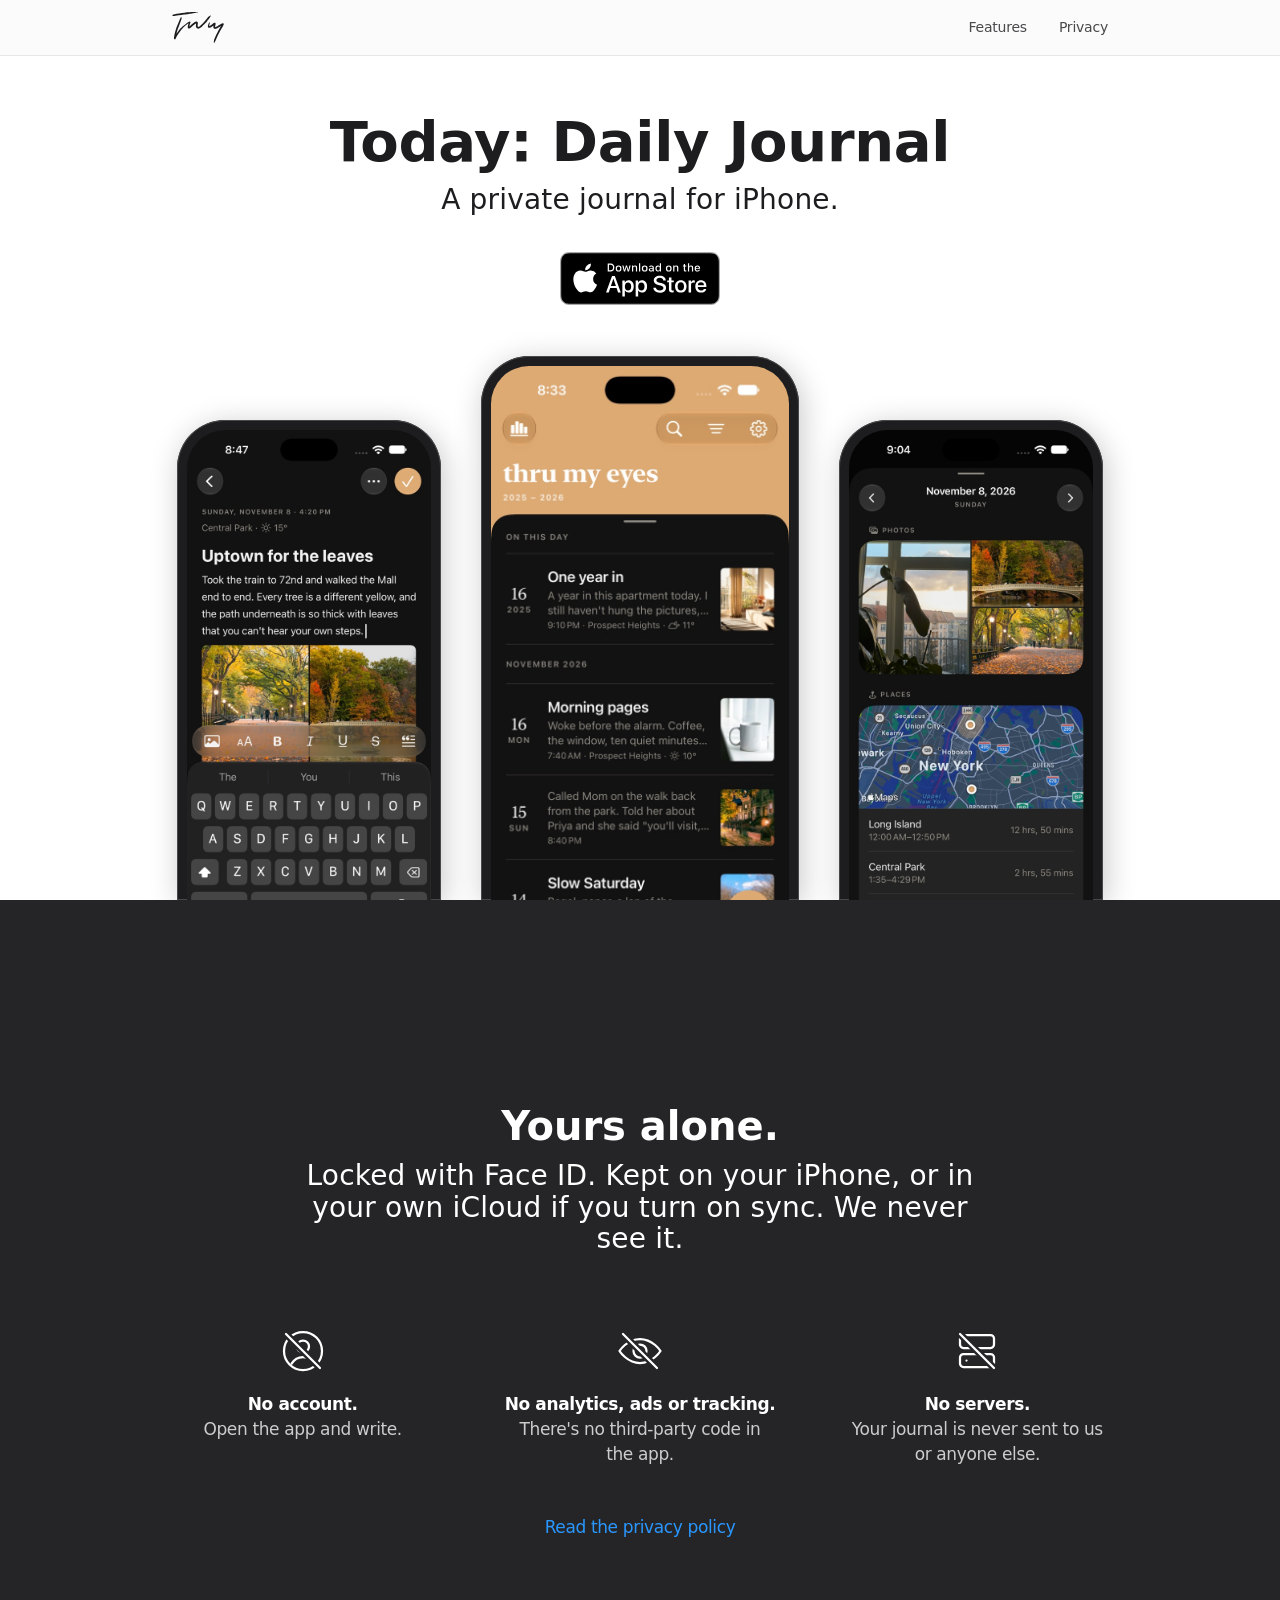
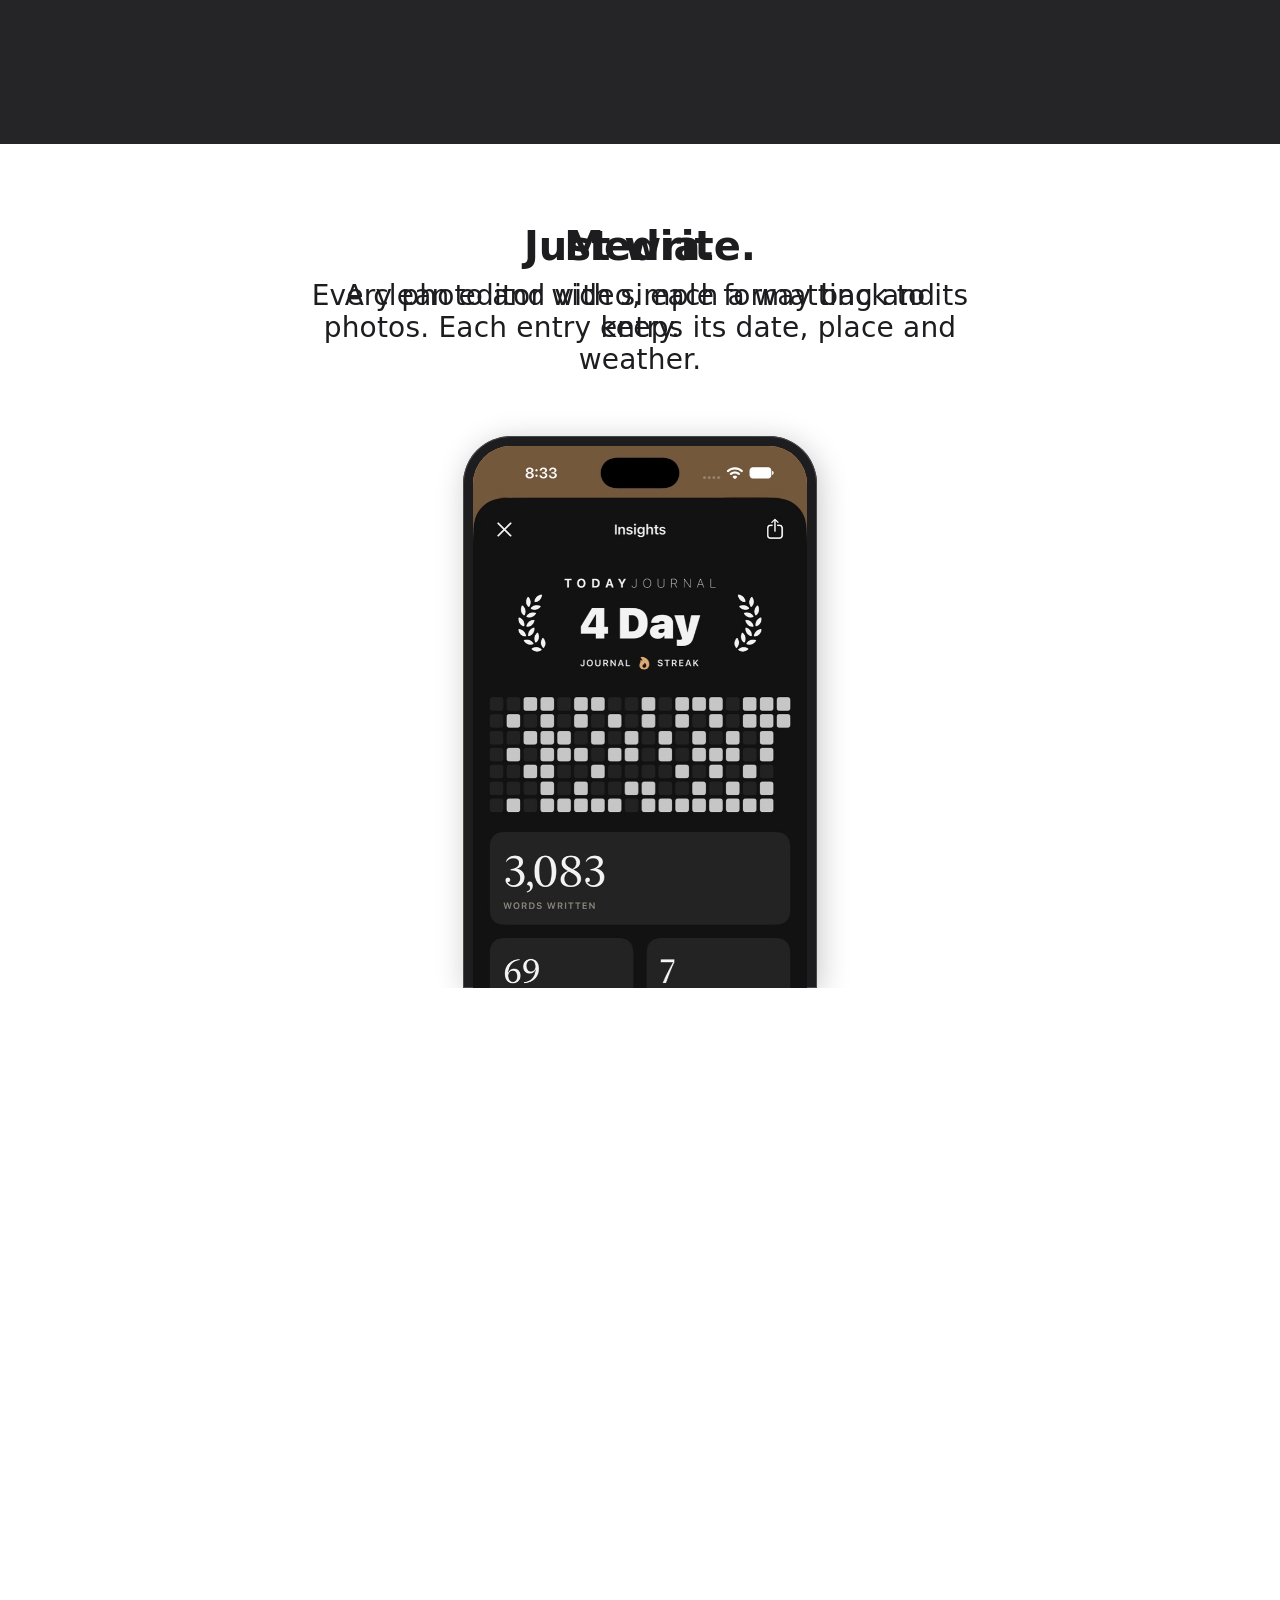
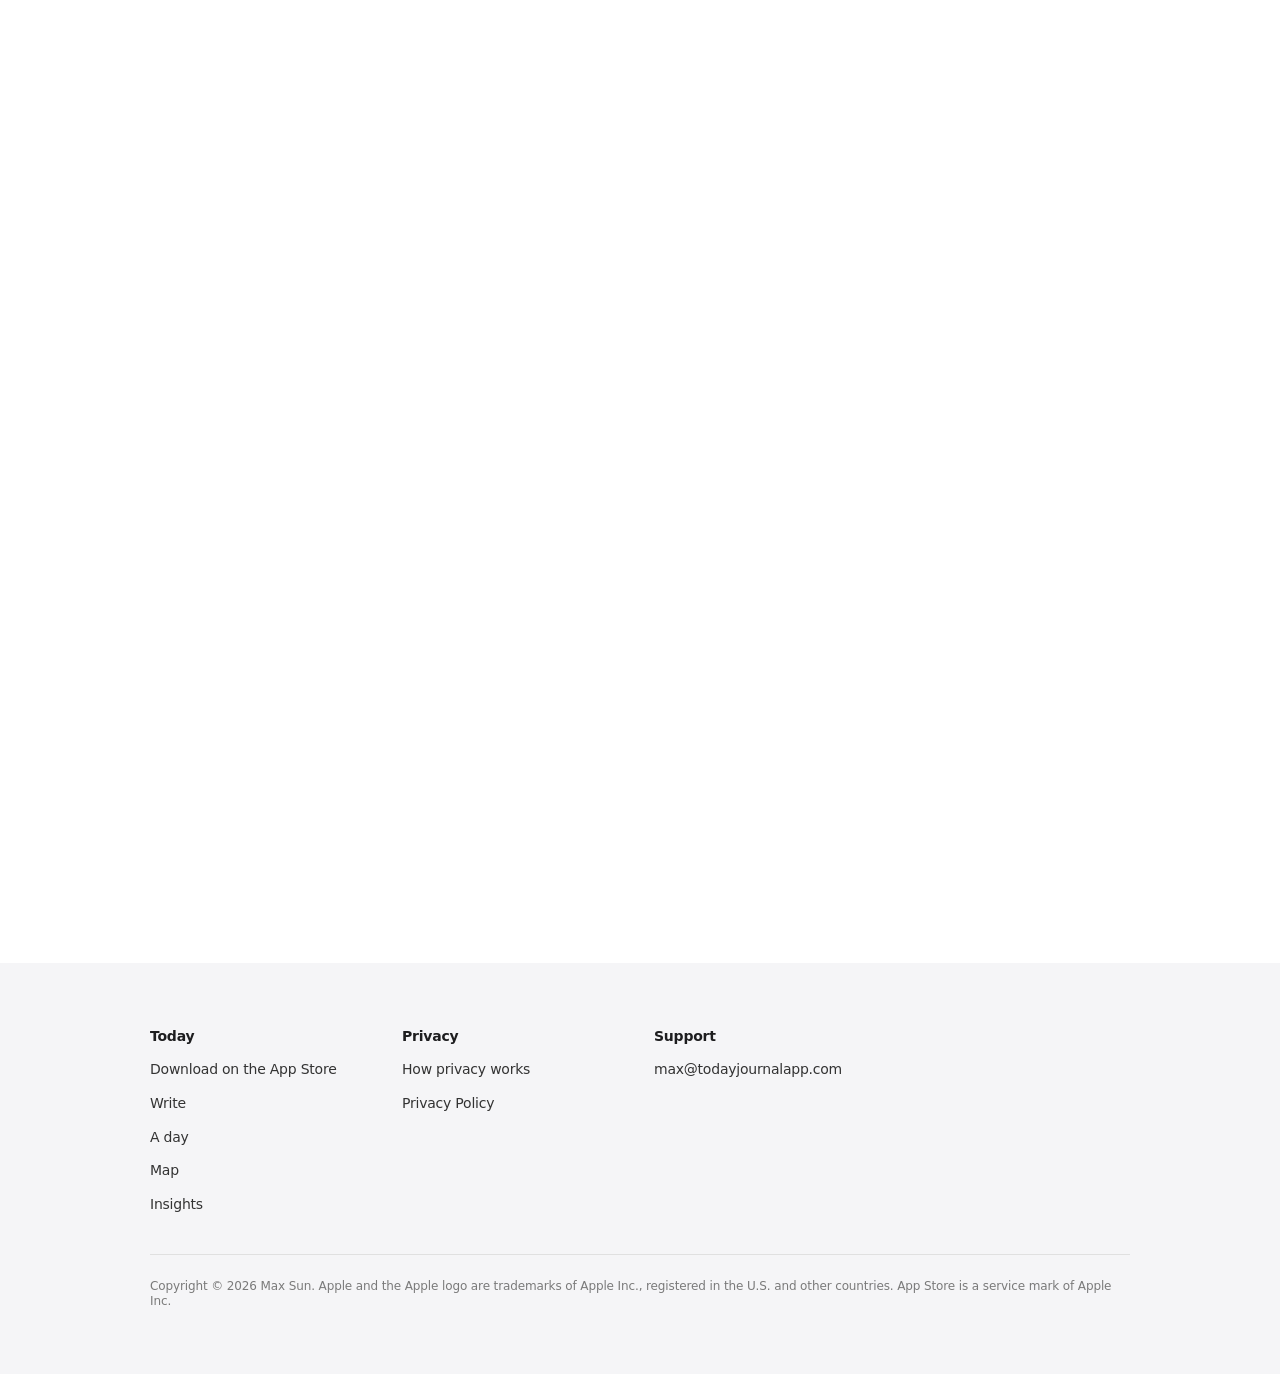
==== website/index.html @ a6f362db "Website: Yours alone fills the screen, with an icon over each promise The section is at least the sc" ====
<!doctype html>
<html lang="en">
<head>
<meta charset="utf-8">
<meta name="viewport" content="width=device-width, initial-scale=1">
<meta name="theme-color" content="#fafafc">
<link rel="icon" href="favicon.svg" type="image/svg+xml">
<link rel="icon" href="favicon.png" type="image/png" sizes="96x96">
<link rel="apple-touch-icon" href="apple-touch-icon.png">
<title>Today: Daily Journal</title>
<meta name="description" content="A private journal for iPhone. Write your day; Today keeps the place, the weather and the photos with it.">
<link rel="stylesheet" href="site.css">
</head>
<body>

<header class="top">
  <a class="mark" href="./" aria-label="Today: Daily Journal, home"></a>
  <nav aria-label="Site">
    <a href="#write">Features</a>
    <a href="privacy/">Privacy</a>
  </nav>
</header>

<main>

  <section class="tile light hero" id="top">
    <div class="copy">
      <h1 class="hero-display">Today: Daily Journal</h1>
      <p class="lead">A private journal for iPhone.</p>
      <a class="app-store" href="https://apps.apple.com/us/app/today-daily-journal/id6835741340">
        <img src="images/app-store-badge.svg" alt="Download on the App Store" width="160" height="53">
      </a>
    </div>
    <div class="stage">
      <div class="phone side"><img src="images/editor.jpg" alt="Writing an entry with photos" width="607" height="1320"></div>
      <div class="phone"><img src="images/journal.jpg" alt="The journal: entries with their date, place, weather and a photo" width="607" height="1320"></div>
      <div class="phone side"><img src="images/today.jpg" alt="A day: its photos and the places visited" width="607" height="1320"></div>
    </div>
  </section>

  <section class="tile dark-3 on-dark no-stage privacy" id="privacy">
    <div class="copy">
      <h2 class="display-lg">Yours alone.</h2>
      <p class="lead">Locked with Face ID. Kept on your iPhone, or in your own iCloud if you turn on sync. We never see it.</p>
    </div>
    <ul class="facts">
      <li><svg class="icon" viewBox="0 0 48 48" aria-hidden="true"><circle cx="24" cy="24" r="19"/><circle cx="24" cy="19.5" r="6"/><path d="M12.6 36.6c2.5-4.2 6.6-6.6 11.4-6.6s8.9 2.4 11.4 6.6"/><path class="gap" d="M7 7l34 34"/><path d="M7 7l34 34"/></svg><strong>No account.</strong> <span>Open the app and write.</span></li>
      <li><svg class="icon" viewBox="0 0 48 48" aria-hidden="true"><path d="M3.5 24S11 12 24 12s20.5 12 20.5 12S37 36 24 36 3.5 24 3.5 24z"/><circle cx="24" cy="24" r="6.5"/><path class="gap" d="M7 7l34 34"/><path d="M7 7l34 34"/></svg><strong>No analytics, ads or tracking.</strong> <span>There's no third-party code in the app.</span></li>
      <li><svg class="icon" viewBox="0 0 48 48" aria-hidden="true"><rect x="7" y="8" width="34" height="13" rx="3.5"/><rect x="7" y="27" width="34" height="13" rx="3.5"/><path d="M13.5 14.5h.01M13.5 33.5h.01"/><path class="gap" d="M7 7l34 34"/><path d="M7 7l34 34"/></svg><strong>No servers.</strong> <span>Your journal is never sent to us or anyone else.</span></li>
    </ul>
    <p><a href="privacy/">Read the privacy policy</a></p>
  </section>

  <section class="story" style="--steps: 6" aria-label="What Today does">
    <span class="story-anchor" id="write" style="--i:0"></span>
    <span class="story-anchor" id="day" style="--i:1"></span>
    <span class="story-anchor" id="calendar" style="--i:2"></span>
    <span class="story-anchor" id="media" style="--i:3"></span>
    <span class="story-anchor" id="map" style="--i:4"></span>
    <span class="story-anchor" id="insights" style="--i:5"></span>
    <div class="story-pin">
      <div class="story-copy" aria-live="polite">
        <div class="step is-current">
          <h2 class="display-lg">Just write.</h2>
          <p class="lead">A clean editor with simple formatting and photos. Each entry keeps its date, place and weather.</p>
        </div>
        <div class="step">
          <h2 class="display-lg">The whole day, in one place.</h2>
          <p class="lead">The photos you took, your calendar events and the places you spent time, beside what you wrote.</p>
        </div>
        <div class="step">
          <h2 class="display-lg">Calendar.</h2>
          <p class="lead">Every day you wrote, month by month. Open any one of them.</p>
        </div>
        <div class="step">
          <h2 class="display-lg">Media.</h2>
          <p class="lead">Every photo and video, each a way back to its entry.</p>
        </div>
        <div class="step">
          <h2 class="display-lg">Never forget a place you've visited.</h2>
          <p class="lead">Your entries on a map, gathered where you wrote them.</p>
        </div>
        <div class="step">
          <h2 class="display-lg">Keep the habit.</h2>
          <p class="lead">Your streak, words written and places visited. A daily reminder, On This Day and widgets bring you back.</p>
        </div>
      </div>
      <div class="story-stage">
        <div class="phone">
          <img class="is-current" src="images/editor.jpg" alt="An entry about a walk in Central Park, with two photos" width="607" height="1320">
          <img class="" src="images/today.jpg" alt="A day: its photos, a map and the places visited" width="607" height="1320" loading="lazy">
          <img class="" src="images/calendar.jpg" alt="The calendar: months with the days you wrote" width="607" height="1320" loading="lazy">
          <img class="" src="images/media.jpg" alt="Every photo and video in the journal" width="607" height="1320" loading="lazy">
          <img class="" src="images/map.jpg" alt="The map: entries gathered across New York" width="607" height="1320" loading="lazy">
          <img class="" src="images/insights.jpg" alt="Insights: streak, words written, entries and places" width="607" height="1320" loading="lazy">
        </div>
      </div>
    </div>
  </section>
</main>

<footer class="footer">
  <div class="inner">
    <div class="columns">
      <div>
        <h3>Today</h3>
        <ul>
          <li><a href="https://apps.apple.com/us/app/today-daily-journal/id6835741340">Download on the App Store</a></li>
          <li><a href="#write">Write</a></li>
          <li><a href="#day">A day</a></li>
          <li><a href="#map">Map</a></li>
          <li><a href="#insights">Insights</a></li>
        </ul>
      </div>
      <div>
        <h3>Privacy</h3>
        <ul>
          <li><a href="#privacy">How privacy works</a></li>
          <li><a href="privacy/">Privacy Policy</a></li>
        </ul>
      </div>
      <div>
        <h3>Support</h3>
        <ul>
          <li><a href="mailto:max@todayjournalapp.com">max@todayjournalapp.com</a></li>
        </ul>
      </div>
    </div>
    <p class="legal fine-print">Copyright © 2026 Max Sun. Apple and the Apple logo are trademarks of Apple Inc., registered in the U.S. and other countries. App Store is a service mark of Apple Inc.</p>
  </div>
</footer>

<script>
  // Story: as the page scrolls through the pinned section, it becomes each feature in turn.
  (function () {
    var story = document.querySelector('.story');
    if (!story) return;
    var pin = story.querySelector('.story-pin');
    var steps = story.querySelectorAll('.step');
    var images = story.querySelectorAll('.phone img');
    var anchors = story.querySelectorAll('.story-anchor');
    var current = -1;
    var queued = false;

    function update() {
      queued = false;
      // One step per anchor; the anchors are spaced by the CSS's --step.
      var stepLength = anchors[1].offsetTop - anchors[0].offsetTop;
      var progress = (window.scrollY + 56 - story.offsetTop) / stepLength;   // 56: the navbar
      var index = Math.min(steps.length - 1, Math.max(0, Math.floor(progress + 0.5)));
      if (index === current) return;
      current = index;
      steps.forEach(function (step, i) { step.classList.toggle('is-current', i === index); });
      images.forEach(function (image, i) { image.classList.toggle('is-current', i === index); });
    }

    function queue() { if (!queued) { queued = true; requestAnimationFrame(update); } }
    window.addEventListener('scroll', queue, { passive: true });
    window.addEventListener('resize', queue);
    update();
  })();
</script>
</body>
</html>
---- website/site.css ----
/* Today: Daily Journal — website.
   Built on the Apple marketing design language: full-bleed tiles that alternate light and dark,
   SF Pro with tight display tracking, one blue for every action, one shadow for the product.
   System fonts only, so the site makes no third-party requests. */

:root {
  /* Color */
  --primary: #0066cc;
  --primary-focus: #0071e3;
  --primary-on-dark: #2997ff;
  --ink: #1d1d1f;
  --ink-muted-80: #333333;
  --ink-muted-48: #7a7a7a;
  --body-muted: #cccccc;
  --hairline: #e0e0e0;
  --canvas: #ffffff;
  --parchment: #f5f5f7;
  --tile-1: #272729;
  --tile-2: #2a2a2c;
  --tile-3: #252527;
  --black: #000000;
  --on-dark: #ffffff;

  /* Type */
  --display: "SF Pro Display", system-ui, -apple-system, BlinkMacSystemFont, "Helvetica Neue", Arial, sans-serif;
  --text: "SF Pro Text", system-ui, -apple-system, BlinkMacSystemFont, "Helvetica Neue", Arial, sans-serif;

  /* Space */
  --xs: 8px; --sm: 12px; --md: 17px; --lg: 24px; --xl: 32px; --xxl: 48px; --section: 80px;

  /* The one shadow: for the product (here, the phone) resting on a surface. */
  --product-shadow: rgba(0, 0, 0, 0.22) 3px 5px 30px 0;

  color-scheme: light;
}

* { box-sizing: border-box; }
html { scroll-behavior: smooth; }
@media (prefers-reduced-motion: reduce) {
  html { scroll-behavior: auto; }
  .story-copy .step, .story-copy .step.is-current, .story .phone img { transition: none; }
  .story-copy .step { transform: none; }
}

body {
  margin: 0;
  background: var(--canvas);
  color: var(--ink);
  font: 400 17px/1.47 var(--text);
  letter-spacing: -0.374px;
  -webkit-font-smoothing: antialiased;
  -webkit-text-size-adjust: 100%;
}

a { color: var(--primary); text-decoration: none; }
a:hover { text-decoration: underline; }
:focus-visible { outline: 2px solid var(--primary-focus); outline-offset: 2px; border-radius: 4px; }

h1, h2, h3, p { margin: 0; }

/* ---------- Type roles ---------- */

.hero-display { font: 600 56px/1.07 var(--display); letter-spacing: -0.28px; }
.display-lg   { font: 600 40px/1.1 var(--display); letter-spacing: 0; }
.lead         { font: 400 28px/1.14 var(--display); letter-spacing: 0.196px; }
.tagline      { font: 600 21px/1.19 var(--display); letter-spacing: 0.231px; }
.caption      { font: 400 14px/1.43 var(--text); letter-spacing: -0.224px; }
.fine-print   { font: 400 12px/1.3 var(--text); letter-spacing: -0.12px; }

/* ---------- Navbar ---------- */

/* apple.com's global nav, taller: a frosted bar that stays at the top while content scrolls under it. */
.top {
  position: sticky; top: 0; z-index: 20;
  height: 56px;
  padding: 0 max(22px, calc((100% - 980px) / 2 + 22px));
  display: flex; align-items: center; justify-content: space-between;
  background: rgba(250, 250, 252, 0.8);
  -webkit-backdrop-filter: saturate(180%) blur(20px);
          backdrop-filter: saturate(180%) blur(20px);
  border-bottom: 1px solid rgba(0, 0, 0, 0.08);
}
.top nav { display: flex; gap: 32px; }
.top .mark {
  display: block; width: 52px; height: 32px; background: var(--ink);
  -webkit-mask: url(images/mark.svg) left center / contain no-repeat;
          mask: url(images/mark.svg) left center / contain no-repeat;
}
.top nav a { color: var(--ink); opacity: .8; font: 400 14px/1.29 var(--text); letter-spacing: -0.224px; }
.top nav a:hover { opacity: 1; text-decoration: none; }
.top nav a[aria-current] { opacity: 1; }

/* ---------- App Store badge ---------- */

/* Apple's official badge, unmodified. Apple asks for at least 40px of height on screen
   and clear space around it of a quarter of its height. */
.app-store { display: inline-block; margin-top: var(--xl); padding: 4px; border-radius: 12px; transition: transform .1s ease; }
.app-store img { display: block; width: 160px; height: auto; }
.app-store:active { transform: scale(0.95); }

/* ---------- Tiles ---------- */

.tile {
  padding: var(--section) 22px 0;
  text-align: center;
  overflow: hidden;
}
.tile.light { background: var(--canvas); color: var(--ink); }
.tile.dark-3 { background: var(--tile-3); }
.on-dark { color: var(--on-dark); }
.on-dark a { color: var(--primary-on-dark); }

.tile .copy { max-width: 680px; margin: 0 auto; }
.tile h1 + .lead, .tile h2 + .lead { margin-top: var(--sm); }
.muted { color: var(--ink-muted-48); }
.on-dark .muted { color: var(--body-muted); }
.tile.no-stage { padding-bottom: var(--section); }

/* The product: a phone rising from the bottom edge of its tile. */
.stage { margin-top: var(--xxl); display: flex; justify-content: center; align-items: flex-start; }
.phone {
  width: 300px; flex: none;
  height: 440px;                      /* the tile crops the rest */
  overflow: hidden;
  border-radius: 48px 48px 0 0;
  padding: 10px 10px 0;
  background: var(--ink);
  box-shadow: inset 0 0 0 1px #48484a, var(--product-shadow);
}
.phone img { display: block; width: 100%; height: auto; border-radius: 38px 38px 0 0; }

/* Hero: three phones, the middle one forward. */
/* Never taller than the screen below the navbar: the phones take what's left and run off the bottom. */
.hero {
  padding-top: 56px;
  height: calc(100vh - 56px); height: calc(100svh - 56px);
  min-height: 480px;
  display: flex; flex-direction: column;
}
.hero .stage { flex: 1; min-height: 0; gap: 40px; margin-top: 40px; }
/* Sized from the screen's height so the screenshots always run past the bottom edge. */
.hero .phone { --w: min(420px, max(280px, calc(52vh - 150px))); width: var(--w); height: 100%; }
.hero .phone.side { width: calc(var(--w) * 0.83); height: calc(100% - 64px); margin-top: 64px; }

/* ---------- Story: one full-screen section that becomes each feature in turn ---------- */

/* The pinned panel fills the screen below the navbar; each step after the first adds --step of scrolling. */
.story {
  --step: 35vh;
  position: relative;
  height: calc(100vh - 56px + (var(--steps) - 1) * var(--step));
  height: calc(100svh - 56px + (var(--steps) - 1) * var(--step));
}
.story-anchor { position: absolute; left: 0; top: calc(var(--i) * var(--step)); height: 1px; width: 1px; scroll-margin-top: 56px; }
.story-pin {
  position: sticky; top: 56px;            /* just below the navbar */
  height: calc(100vh - 56px); height: calc(100svh - 56px);
  overflow: hidden;
  display: flex; flex-direction: column; align-items: center;
  padding: var(--section) 22px 0;
  text-align: center;
  background: var(--canvas); color: var(--ink);
}

/* The copy for every step sits in one grid cell; only the current one shows. */
.story-copy { display: grid; max-width: 680px; width: 100%; }
.story-copy .step {
  grid-area: 1 / 1;
  opacity: 0; transform: translateY(16px);
  transition: opacity .2s ease, transform .2s ease;   /* the outgoing step leaves quickly… */
  pointer-events: none;
}
.story-copy .step.is-current {
  opacity: 1; transform: none; pointer-events: auto;
  transition: opacity .4s ease .2s, transform .4s ease .2s;   /* …then the next one comes in */
}
.story-copy .lead { margin-top: var(--sm); }

/* The phone fills the rest of the screen and runs off its bottom edge. */
.story-stage { flex: 1; min-height: 0; margin-top: var(--xxl); display: flex; justify-content: center; }
/* Sized from the screen's height so the screenshot always runs past the bottom edge. */
.story .phone {
  width: min(85vw, 380px, max(260px, calc(46vh - 60px)));
  width: min(85vw, 380px, max(260px, calc(46svh - 60px)));
  height: auto; display: grid; align-content: start;
}
.story .phone img { grid-area: 1 / 1; opacity: 0; transition: opacity .45s ease; }
.story .phone img.is-current { opacity: 1; }

/* Yours alone: fills the screen below the navbar, content centered. */
.tile.privacy {
  min-height: calc(100vh - 56px); min-height: calc(100svh - 56px);
  display: flex; flex-direction: column; justify-content: center; align-items: center;
}

/* Privacy facts: an icon over each. The icons are drawn in the style of SF Symbols;
   the slash cuts a gap through the outline, the way Apple's ".slash" symbols do. */
.facts {
  list-style: none; margin: 72px auto 0; padding: 0; max-width: 980px; width: 100%;
  display: grid; grid-template-columns: repeat(3, 1fr); gap: var(--xl);
}
.facts li { display: flex; flex-direction: column; align-items: center; }
.facts .icon {
  width: 48px; height: 48px; margin-bottom: var(--md);
  fill: none; stroke: currentColor; stroke-width: 2.25; stroke-linecap: round; stroke-linejoin: round;
}
.facts .icon .gap { stroke: var(--tile-3); stroke-width: 7; }
.facts strong { display: block; font-weight: 600; }
.facts span { color: var(--body-muted); max-width: 16em; }
.facts + p { margin-top: var(--xxl); }

/* ---------- Footer ---------- */

.footer { background: var(--parchment); color: var(--ink-muted-80); padding: 64px 22px; }
.footer .inner { max-width: 980px; margin: 0 auto; }
.footer .columns {
  display: grid; grid-template-columns: repeat(3, minmax(0, 220px)); gap: var(--xl);
  padding-bottom: var(--xl); border-bottom: 1px solid var(--hairline);
}
.footer h3 { font: 600 14px/1.29 var(--text); letter-spacing: -0.224px; color: var(--ink); margin-bottom: var(--xs); }
.footer ul { list-style: none; margin: 0; padding: 0; }
.footer li a { color: var(--ink-muted-80); font: 400 14px/2.41 var(--text); letter-spacing: -0.224px; }
.footer li a:hover { color: var(--ink); }
.footer .legal { margin-top: var(--lg); color: var(--ink-muted-48); }

/* ---------- Document pages (privacy policy) ---------- */

.doc { max-width: 692px; margin: 0 auto; padding: var(--section) 22px; }
.doc header { margin-bottom: var(--xxl); }
.doc header .caption { margin-top: var(--sm); }
.doc .summary { margin-bottom: var(--xxl); }
.doc h2 { font: 600 21px/1.19 var(--display); letter-spacing: 0.231px; margin: var(--xxl) 0 var(--sm); }
.doc p, .doc ul { margin: 0 0 var(--md); }
.doc ul { padding-left: 20px; }
.doc li { margin-bottom: var(--xs); }
.doc strong { font-weight: 600; }

/* ---------- Responsive ---------- */

@media (max-width: 1068px) {
  .hero-display { font-size: 48px; line-height: 1.08; }
}

@media (max-width: 833px) {
  .facts { grid-template-columns: 1fr; max-width: 420px; gap: 40px; margin-top: 56px; }
  .hero .phone.side { display: none; }
  .footer .columns { grid-template-columns: 1fr 1fr; }
}

@media (max-width: 640px) {
  .story-pin { padding-top: 64px; }
  .story-stage { margin-top: 32px; }
  .hero-display { font-size: 40px; }
  .display-lg { font-size: 32px; }
  .lead { font-size: 21px; line-height: 1.19; }
  .tile { padding-top: var(--xxl); }
  .tile.no-stage { padding-bottom: var(--xxl); }
  .stage { margin-top: 40px; }
  .hero .phone { width: min(80vw, max(260px, calc(46vh - 60px))); height: 100%; }
  .hero .stage { margin-top: 32px; }
  .hero { padding-top: 40px; }
  .phone { width: 240px; height: 360px; border-radius: 40px 40px 0 0; padding: 8px 8px 0; }
  .phone img { border-radius: 32px 32px 0 0; }
  .doc { padding-top: var(--xxl); padding-bottom: var(--xxl); }
}

@media (max-width: 419px) {
  .hero-display { font-size: 34px; }
}
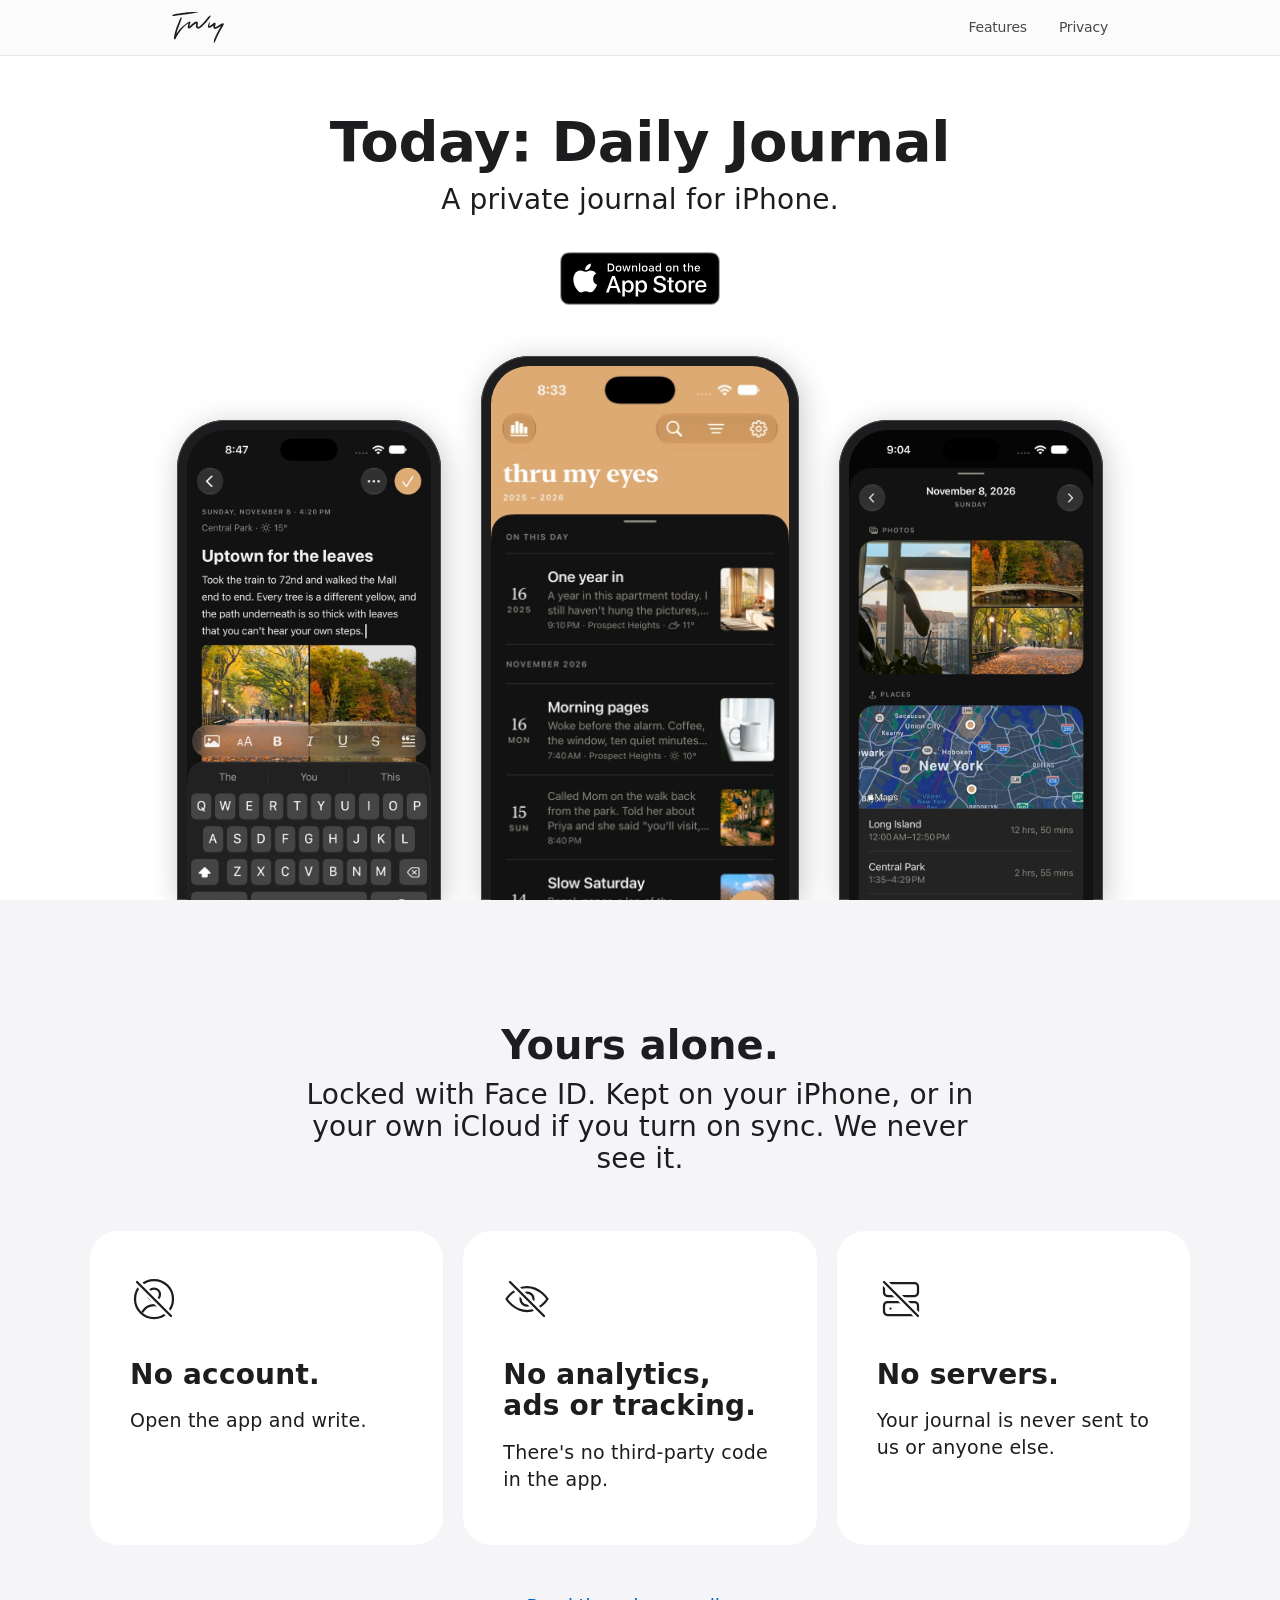
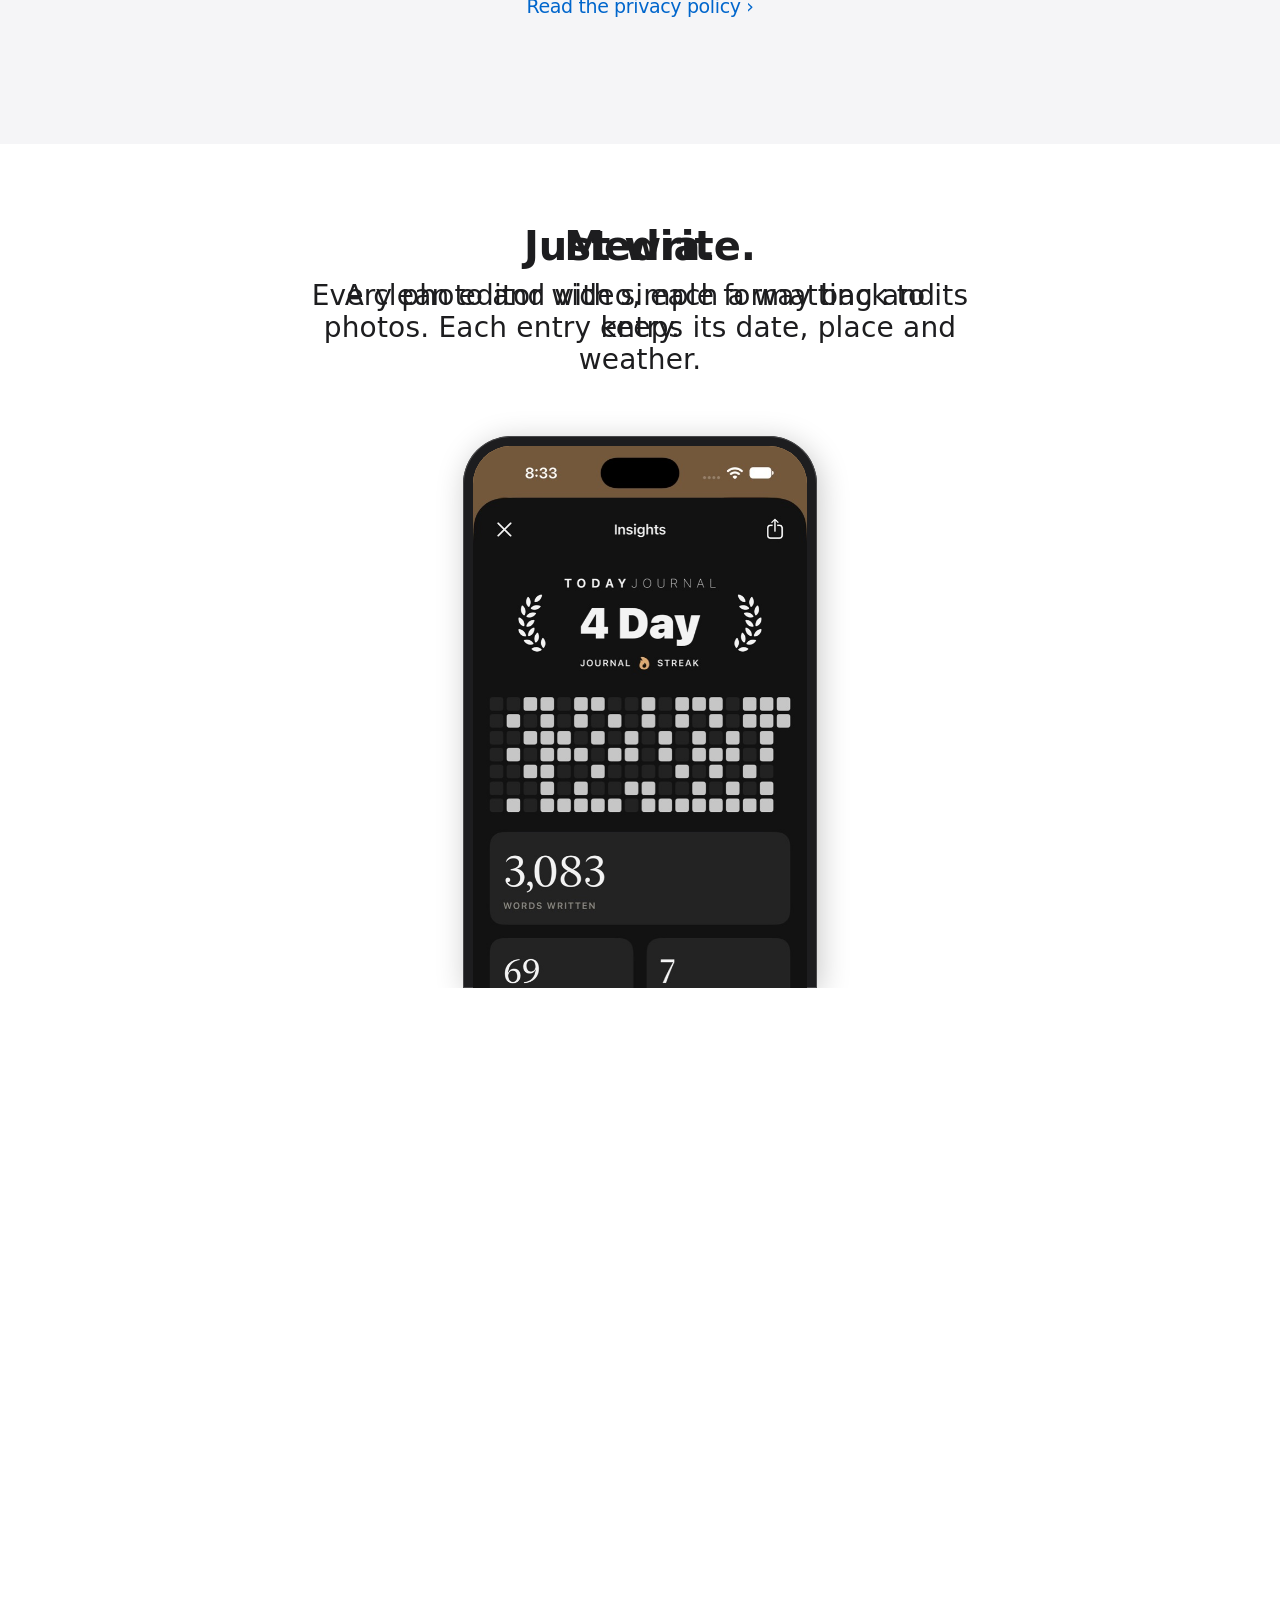
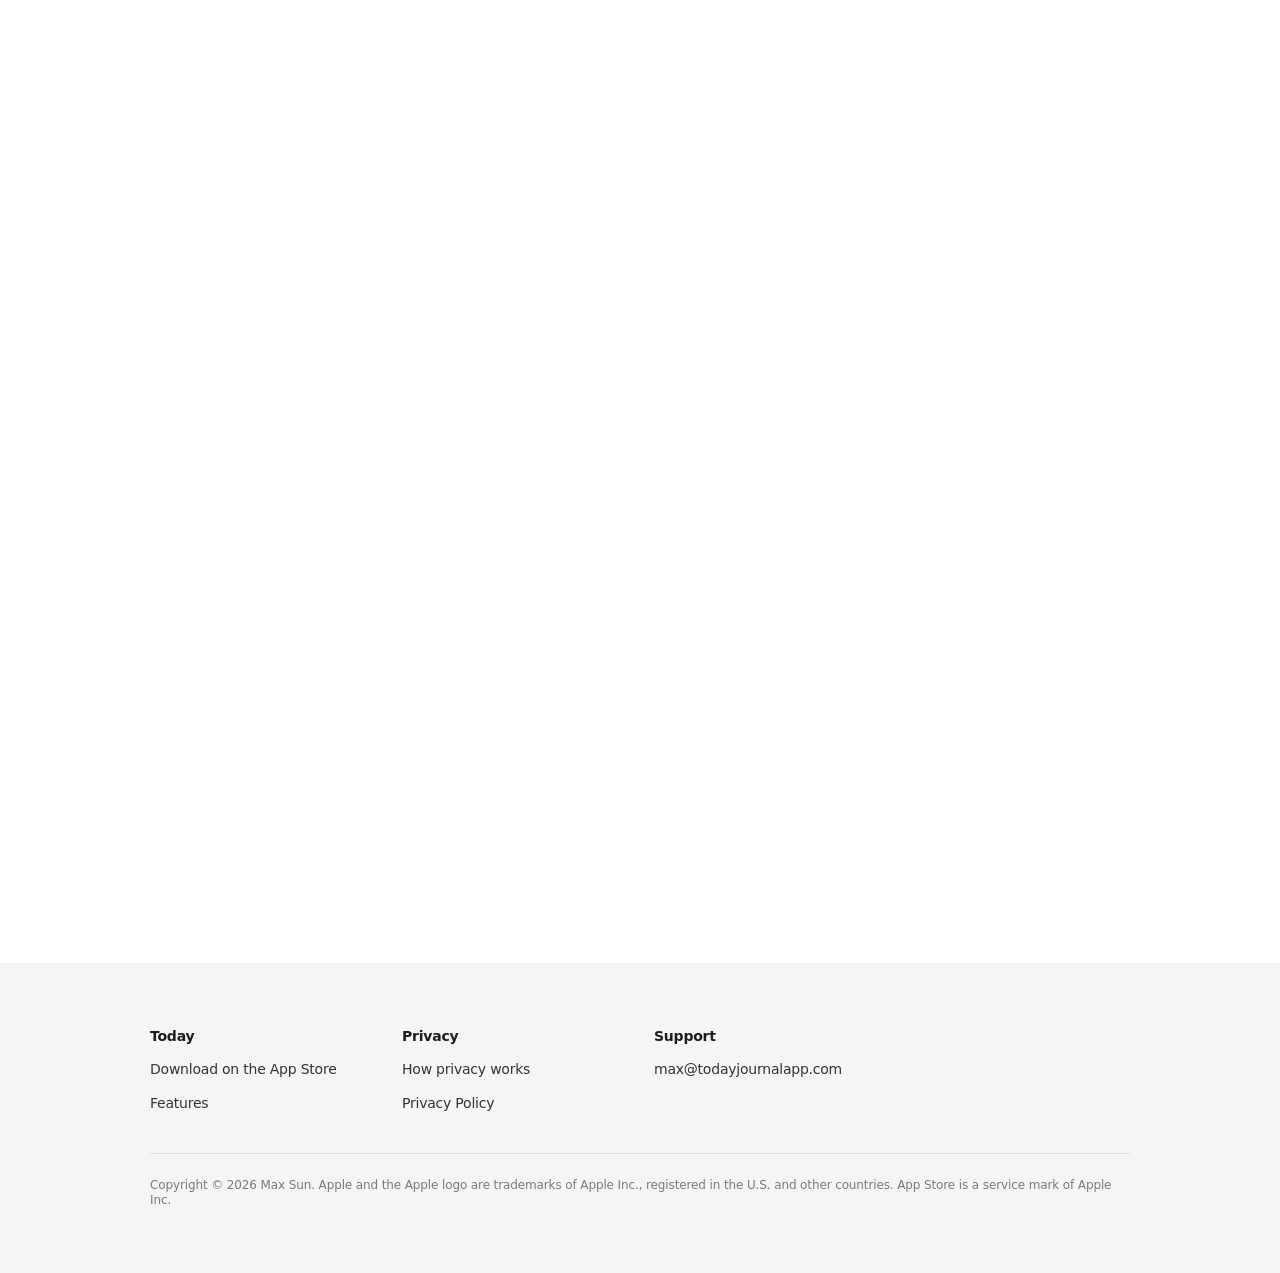
==== commit 0a09fdb9: "Website: privacy promises as cards, as on apple.com Yours alone moves to parchment, and each promise" ====
--- a/website/index.html
+++ b/website/index.html
@@ -38,17 +38,17 @@
     </div>
   </section>
 
-  <section class="tile dark-3 on-dark no-stage privacy" id="privacy">
+  <section class="tile parchment no-stage privacy" id="privacy">
     <div class="copy">
       <h2 class="display-lg">Yours alone.</h2>
       <p class="lead">Locked with Face ID. Kept on your iPhone, or in your own iCloud if you turn on sync. We never see it.</p>
     </div>
     <ul class="facts">
-      <li><svg class="icon" viewBox="0 0 48 48" aria-hidden="true"><circle cx="24" cy="24" r="19"/><circle cx="24" cy="19.5" r="6"/><path d="M12.6 36.6c2.5-4.2 6.6-6.6 11.4-6.6s8.9 2.4 11.4 6.6"/><path class="gap" d="M7 7l34 34"/><path d="M7 7l34 34"/></svg><strong>No account.</strong> <span>Open the app and write.</span></li>
-      <li><svg class="icon" viewBox="0 0 48 48" aria-hidden="true"><path d="M3.5 24S11 12 24 12s20.5 12 20.5 12S37 36 24 36 3.5 24 3.5 24z"/><circle cx="24" cy="24" r="6.5"/><path class="gap" d="M7 7l34 34"/><path d="M7 7l34 34"/></svg><strong>No analytics, ads or tracking.</strong> <span>There's no third-party code in the app.</span></li>
-      <li><svg class="icon" viewBox="0 0 48 48" aria-hidden="true"><rect x="7" y="8" width="34" height="13" rx="3.5"/><rect x="7" y="27" width="34" height="13" rx="3.5"/><path d="M13.5 14.5h.01M13.5 33.5h.01"/><path class="gap" d="M7 7l34 34"/><path d="M7 7l34 34"/></svg><strong>No servers.</strong> <span>Your journal is never sent to us or anyone else.</span></li>
+      <li class="card"><svg class="icon" viewBox="0 0 48 48" aria-hidden="true"><circle cx="24" cy="24" r="19"/><circle cx="24" cy="19.5" r="6"/><path d="M12.6 36.6c2.5-4.2 6.6-6.6 11.4-6.6s8.9 2.4 11.4 6.6"/><path class="gap" d="M7 7l34 34"/><path d="M7 7l34 34"/></svg><h3>No account.</h3><p>Open the app and write.</p></li>
+      <li class="card"><svg class="icon" viewBox="0 0 48 48" aria-hidden="true"><path d="M3.5 24S11 12 24 12s20.5 12 20.5 12S37 36 24 36 3.5 24 3.5 24z"/><circle cx="24" cy="24" r="6.5"/><path class="gap" d="M7 7l34 34"/><path d="M7 7l34 34"/></svg><h3>No analytics, ads or tracking.</h3><p>There's no third-party code in the app.</p></li>
+      <li class="card"><svg class="icon" viewBox="0 0 48 48" aria-hidden="true"><rect x="7" y="8" width="34" height="13" rx="3.5"/><rect x="7" y="27" width="34" height="13" rx="3.5"/><path d="M13.5 14.5h.01M13.5 33.5h.01"/><path class="gap" d="M7 7l34 34"/><path d="M7 7l34 34"/></svg><h3>No servers.</h3><p>Your journal is never sent to us or anyone else.</p></li>
     </ul>
-    <p><a href="privacy/">Read the privacy policy</a></p>
+    <p class="more"><a href="privacy/">Read the privacy policy&nbsp;<span aria-hidden="true">›</span></a></p>
   </section>
 
   <section class="story" style="--steps: 6" aria-label="What Today does">
@@ -106,10 +106,7 @@
         <h3>Today</h3>
         <ul>
           <li><a href="https://apps.apple.com/us/app/today-daily-journal/id6835741340">Download on the App Store</a></li>
-          <li><a href="#write">Write</a></li>
-          <li><a href="#day">A day</a></li>
-          <li><a href="#map">Map</a></li>
-          <li><a href="#insights">Insights</a></li>
+          <li><a href="#write">Features</a></li>
         </ul>
       </div>
       <div>
--- a/website/site.css
+++ b/website/site.css
@@ -106,6 +106,7 @@
   overflow: hidden;
 }
 .tile.light { background: var(--canvas); color: var(--ink); }
+.tile.parchment { background: var(--parchment); color: var(--ink); }
 .tile.dark-3 { background: var(--tile-3); }
 .on-dark { color: var(--on-dark); }
 .on-dark a { color: var(--primary-on-dark); }
@@ -193,21 +194,27 @@
   display: flex; flex-direction: column; justify-content: center; align-items: center;
 }
 
-/* Privacy facts: an icon over each. The icons are drawn in the style of SF Symbols;
-   the slash cuts a gap through the outline, the way Apple's ".slash" symbols do. */
+/* Privacy facts: white cards on parchment, as on apple.com. The icons are drawn in the style of
+   SF Symbols; the slash cuts a gap through the outline, the way Apple's ".slash" symbols do. */
 .facts {
-  list-style: none; margin: 72px auto 0; padding: 0; max-width: 980px; width: 100%;
-  display: grid; grid-template-columns: repeat(3, 1fr); gap: var(--xl);
-}
-.facts li { display: flex; flex-direction: column; align-items: center; }
+  list-style: none; margin: 56px auto 0; padding: 0; max-width: 1100px; width: 100%;
+  display: grid; grid-template-columns: repeat(3, 1fr); gap: 20px;
+  text-align: left;
+}
+.facts .card {
+  background: var(--canvas); color: var(--ink);
+  border-radius: 28px;
+  padding: 44px 40px 52px;
+}
 .facts .icon {
-  width: 48px; height: 48px; margin-bottom: var(--md);
+  display: block; width: 48px; height: 48px; margin-bottom: 36px;
   fill: none; stroke: currentColor; stroke-width: 2.25; stroke-linecap: round; stroke-linejoin: round;
 }
-.facts .icon .gap { stroke: var(--tile-3); stroke-width: 7; }
-.facts strong { display: block; font-weight: 600; }
-.facts span { color: var(--body-muted); max-width: 16em; }
-.facts + p { margin-top: var(--xxl); }
+.facts .icon .gap { stroke: var(--canvas); stroke-width: 7; }
+.facts h3 { font: 600 28px/1.14 var(--display); letter-spacing: 0.196px; margin: 0 0 var(--md); }
+.facts p { font: 400 19px/1.42 var(--text); letter-spacing: 0.012em; color: var(--ink); max-width: 22em; }
+.more { font-size: 19px; }
+.facts + .more { margin-top: var(--xxl); }
 
 /* ---------- Footer ---------- */
 
@@ -242,7 +249,11 @@
 }
 
 @media (max-width: 833px) {
-  .facts { grid-template-columns: 1fr; max-width: 420px; gap: 40px; margin-top: 56px; }
+  .facts { grid-template-columns: 1fr; max-width: 480px; gap: 16px; margin-top: 40px; }
+  .facts .card { padding: 32px 28px 36px; }
+  .facts .icon { margin-bottom: 24px; }
+  .facts h3 { font-size: 24px; }
+  .facts p { font-size: 17px; }
   .hero .phone.side { display: none; }
   .footer .columns { grid-template-columns: 1fr 1fr; }
 }
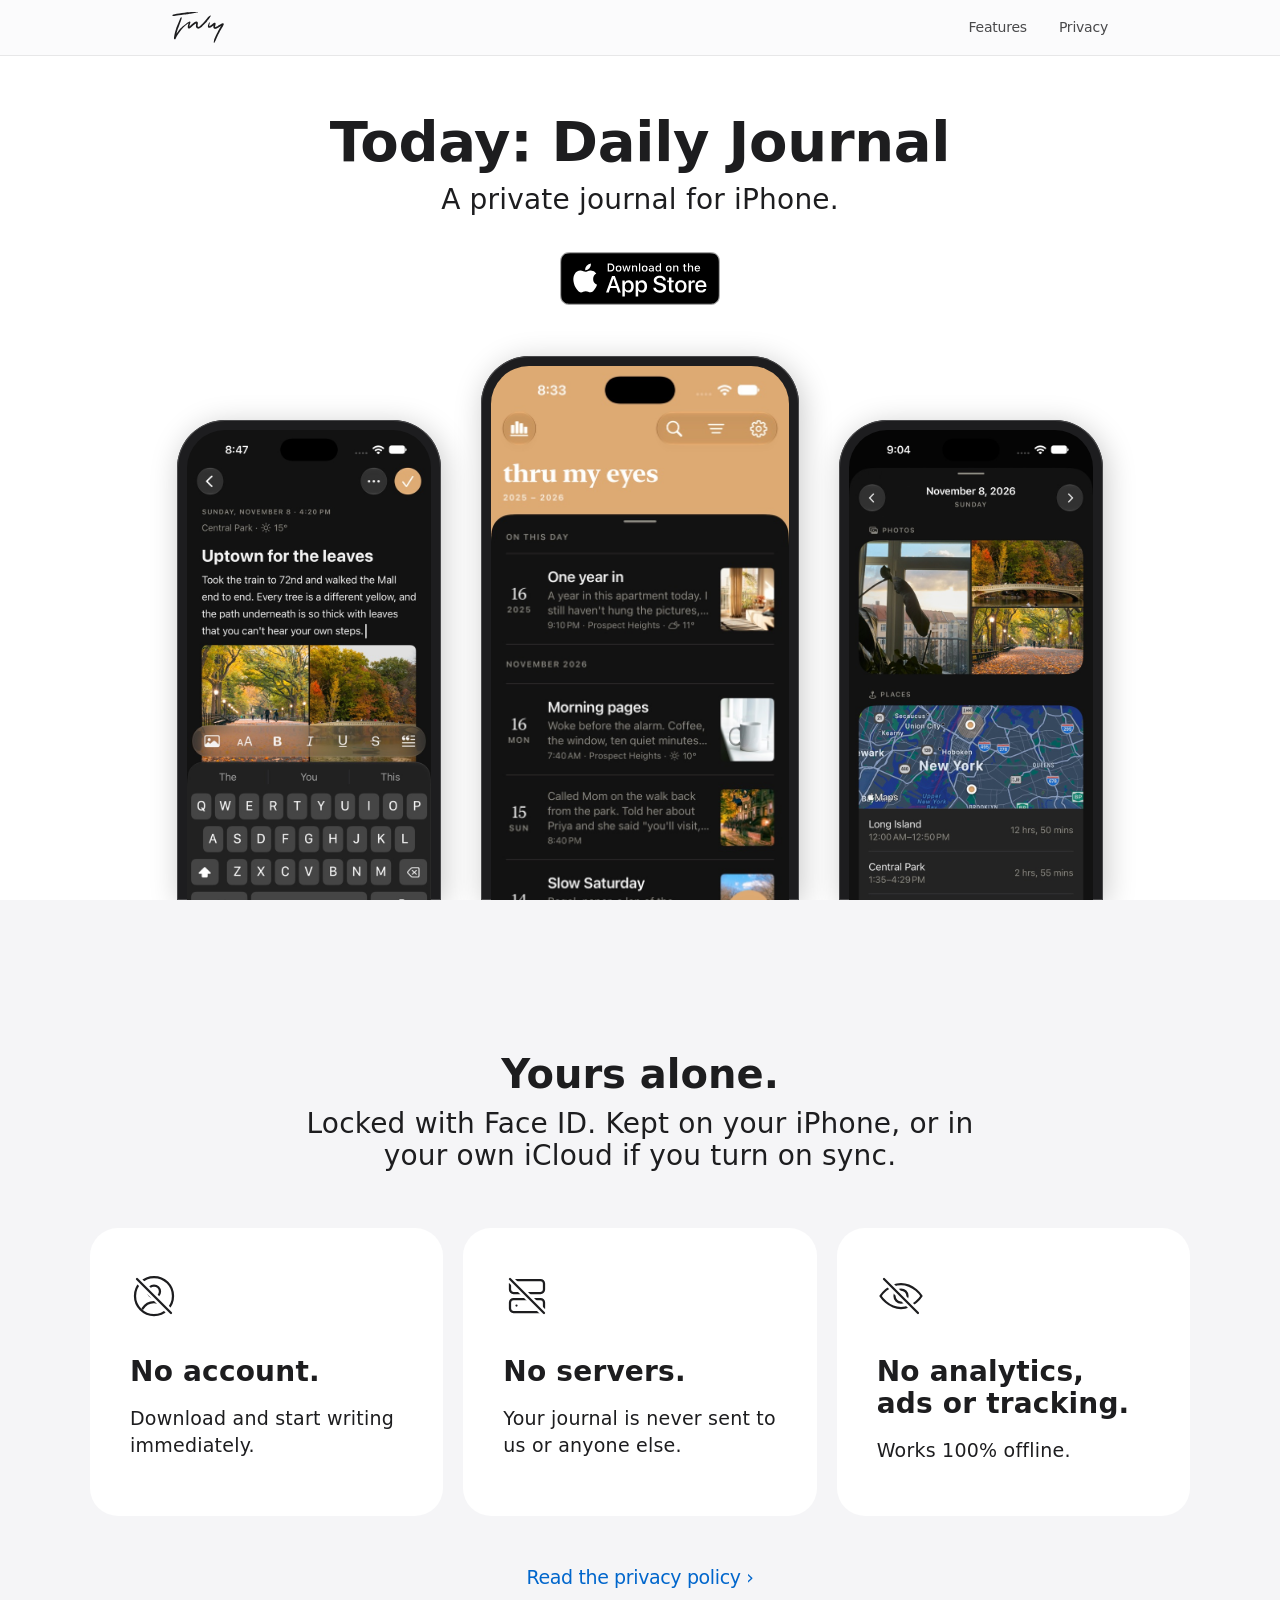
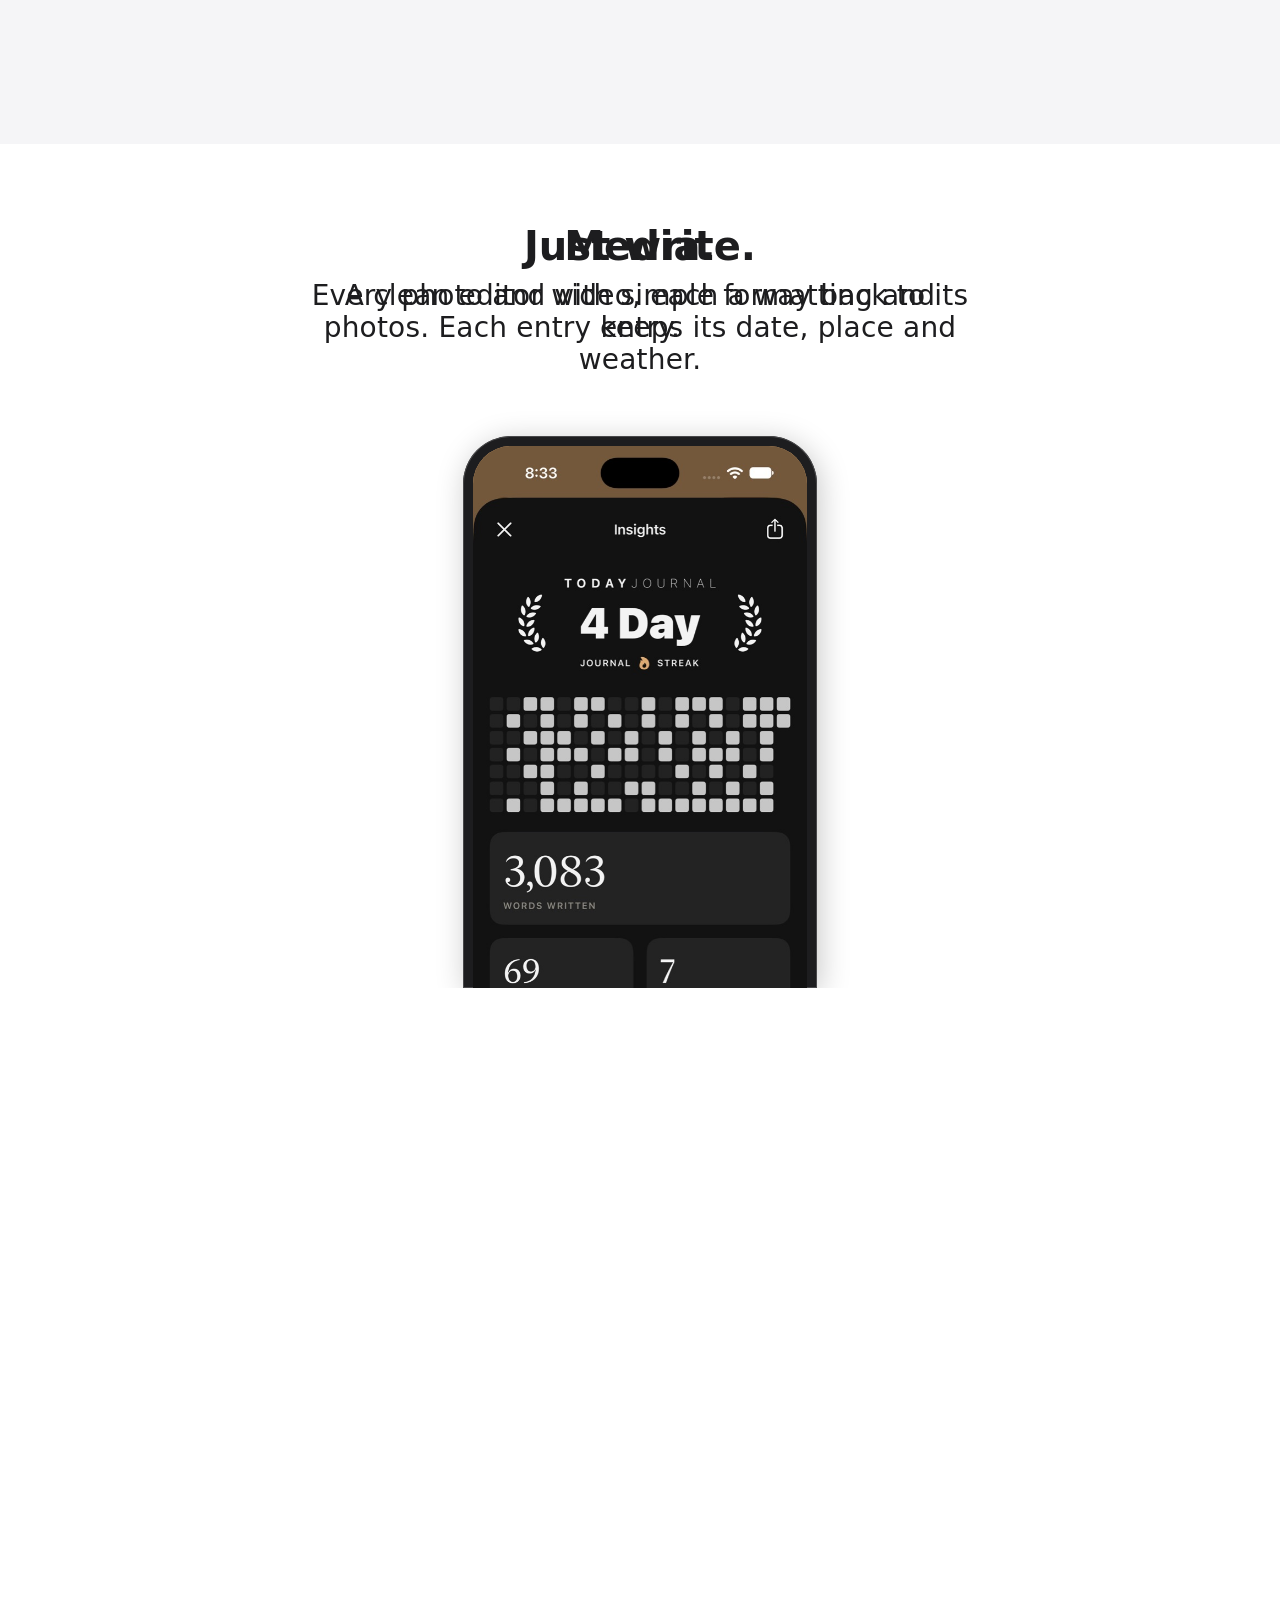
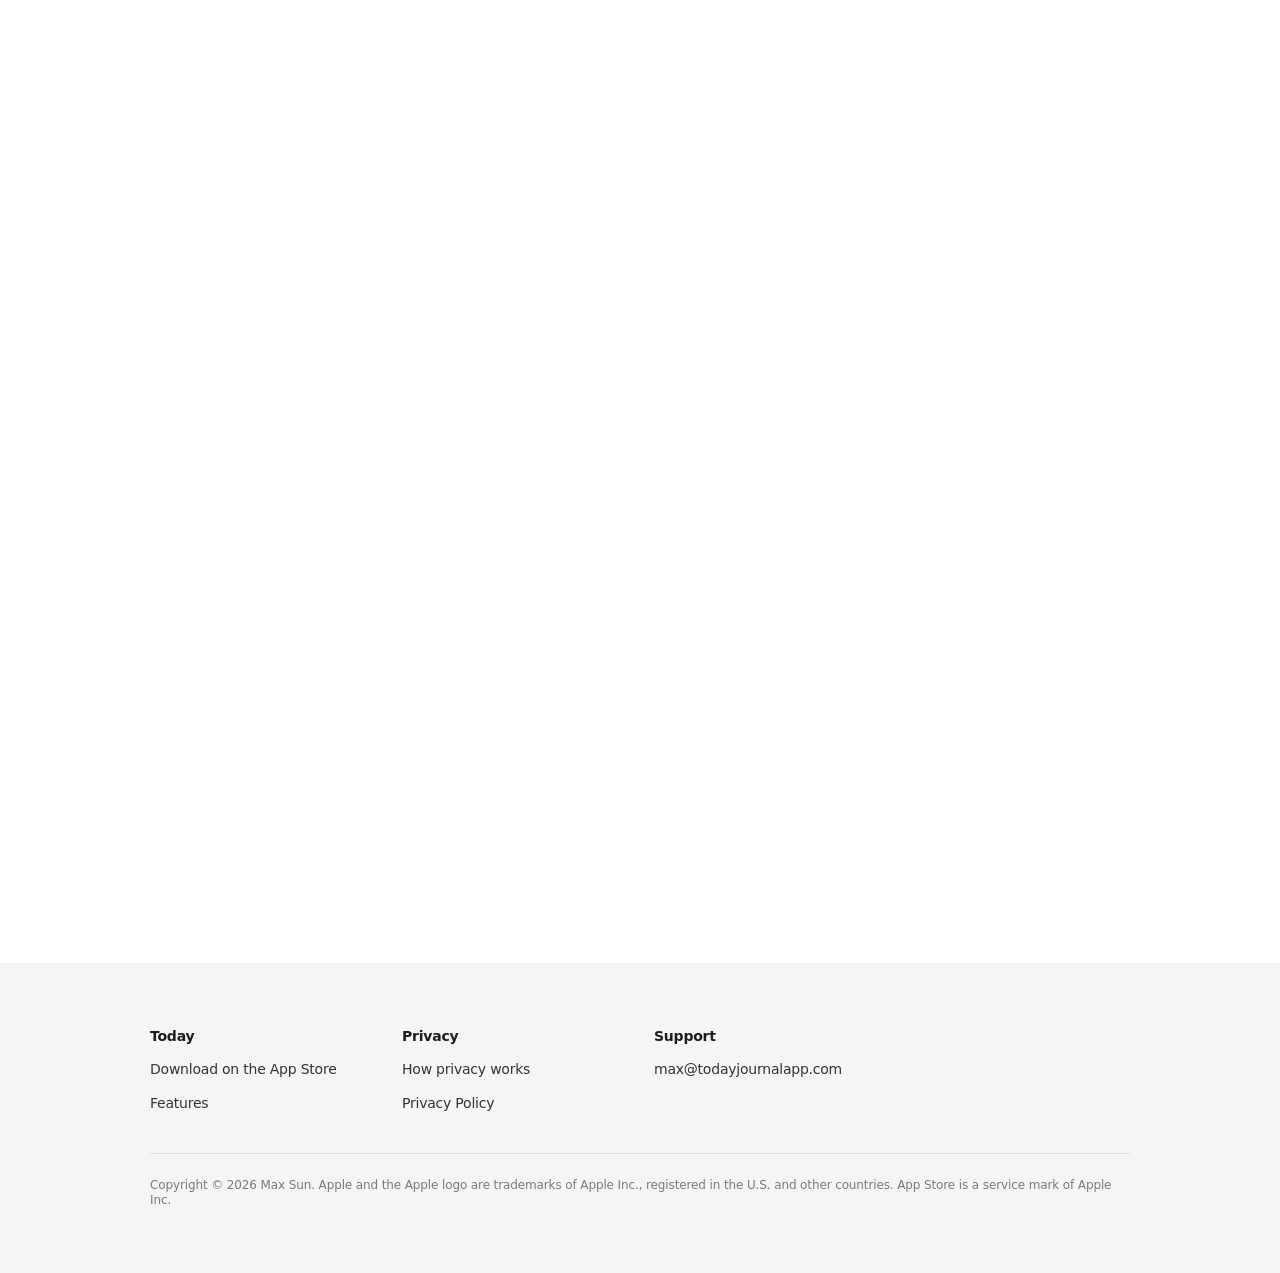
==== commit ade7afae: "Website: privacy copy, and No servers before No analytics The lead drops "We never see it." No accou" ====
--- a/website/index.html
+++ b/website/index.html
@@ -41,12 +41,12 @@
   <section class="tile parchment no-stage privacy" id="privacy">
     <div class="copy">
       <h2 class="display-lg">Yours alone.</h2>
-      <p class="lead">Locked with Face ID. Kept on your iPhone, or in your own iCloud if you turn on sync. We never see it.</p>
+      <p class="lead">Locked with Face ID. Kept on your iPhone, or in your own iCloud if you turn on sync.</p>
     </div>
     <ul class="facts">
-      <li class="card"><svg class="icon" viewBox="0 0 48 48" aria-hidden="true"><circle cx="24" cy="24" r="19"/><circle cx="24" cy="19.5" r="6"/><path d="M12.6 36.6c2.5-4.2 6.6-6.6 11.4-6.6s8.9 2.4 11.4 6.6"/><path class="gap" d="M7 7l34 34"/><path d="M7 7l34 34"/></svg><h3>No account.</h3><p>Open the app and write.</p></li>
-      <li class="card"><svg class="icon" viewBox="0 0 48 48" aria-hidden="true"><path d="M3.5 24S11 12 24 12s20.5 12 20.5 12S37 36 24 36 3.5 24 3.5 24z"/><circle cx="24" cy="24" r="6.5"/><path class="gap" d="M7 7l34 34"/><path d="M7 7l34 34"/></svg><h3>No analytics, ads or tracking.</h3><p>There's no third-party code in the app.</p></li>
+      <li class="card"><svg class="icon" viewBox="0 0 48 48" aria-hidden="true"><circle cx="24" cy="24" r="19"/><circle cx="24" cy="19.5" r="6"/><path d="M12.6 36.6c2.5-4.2 6.6-6.6 11.4-6.6s8.9 2.4 11.4 6.6"/><path class="gap" d="M7 7l34 34"/><path d="M7 7l34 34"/></svg><h3>No account.</h3><p>Download and start writing immediately.</p></li>
       <li class="card"><svg class="icon" viewBox="0 0 48 48" aria-hidden="true"><rect x="7" y="8" width="34" height="13" rx="3.5"/><rect x="7" y="27" width="34" height="13" rx="3.5"/><path d="M13.5 14.5h.01M13.5 33.5h.01"/><path class="gap" d="M7 7l34 34"/><path d="M7 7l34 34"/></svg><h3>No servers.</h3><p>Your journal is never sent to us or anyone else.</p></li>
+      <li class="card"><svg class="icon" viewBox="0 0 48 48" aria-hidden="true"><path d="M3.5 24S11 12 24 12s20.5 12 20.5 12S37 36 24 36 3.5 24 3.5 24z"/><circle cx="24" cy="24" r="6.5"/><path class="gap" d="M7 7l34 34"/><path d="M7 7l34 34"/></svg><h3>No analytics, ads or tracking.</h3><p>Works 100% offline.</p></li>
     </ul>
     <p class="more"><a href="privacy/">Read the privacy policy&nbsp;<span aria-hidden="true">›</span></a></p>
   </section>
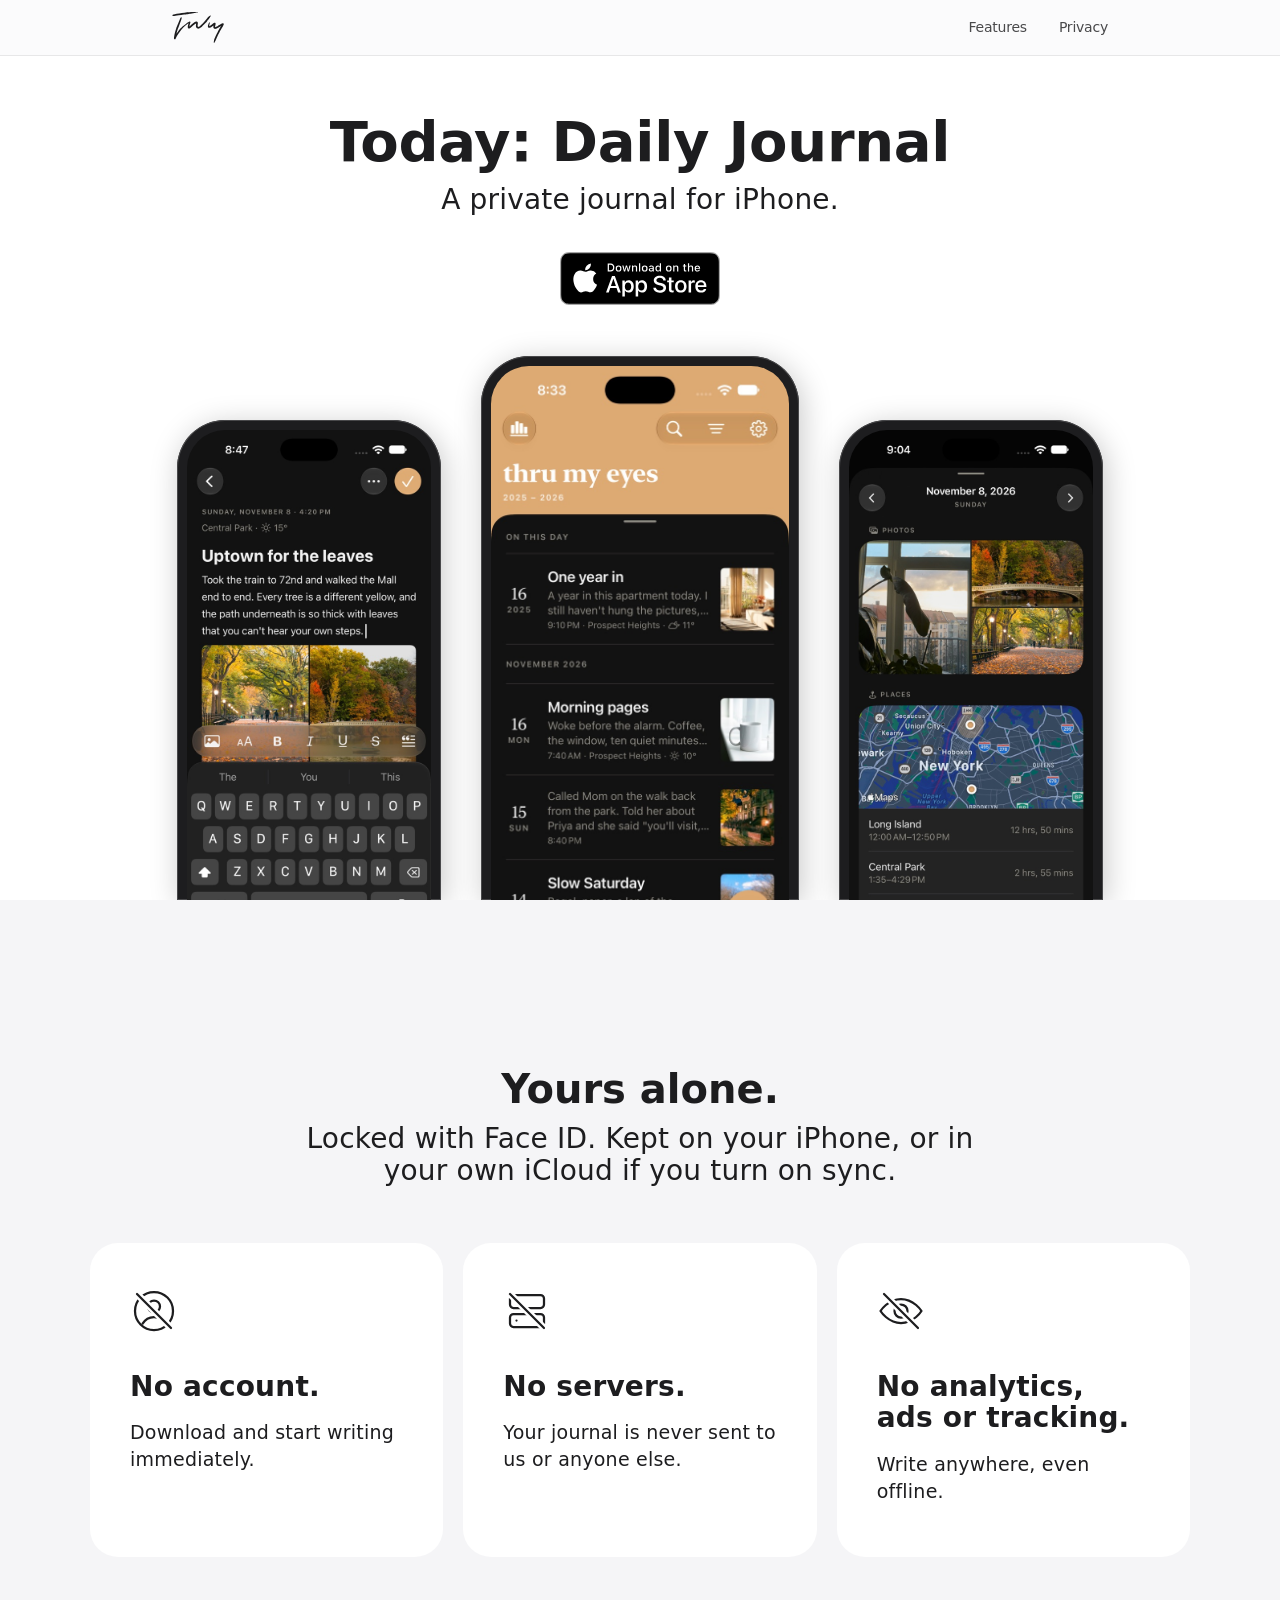
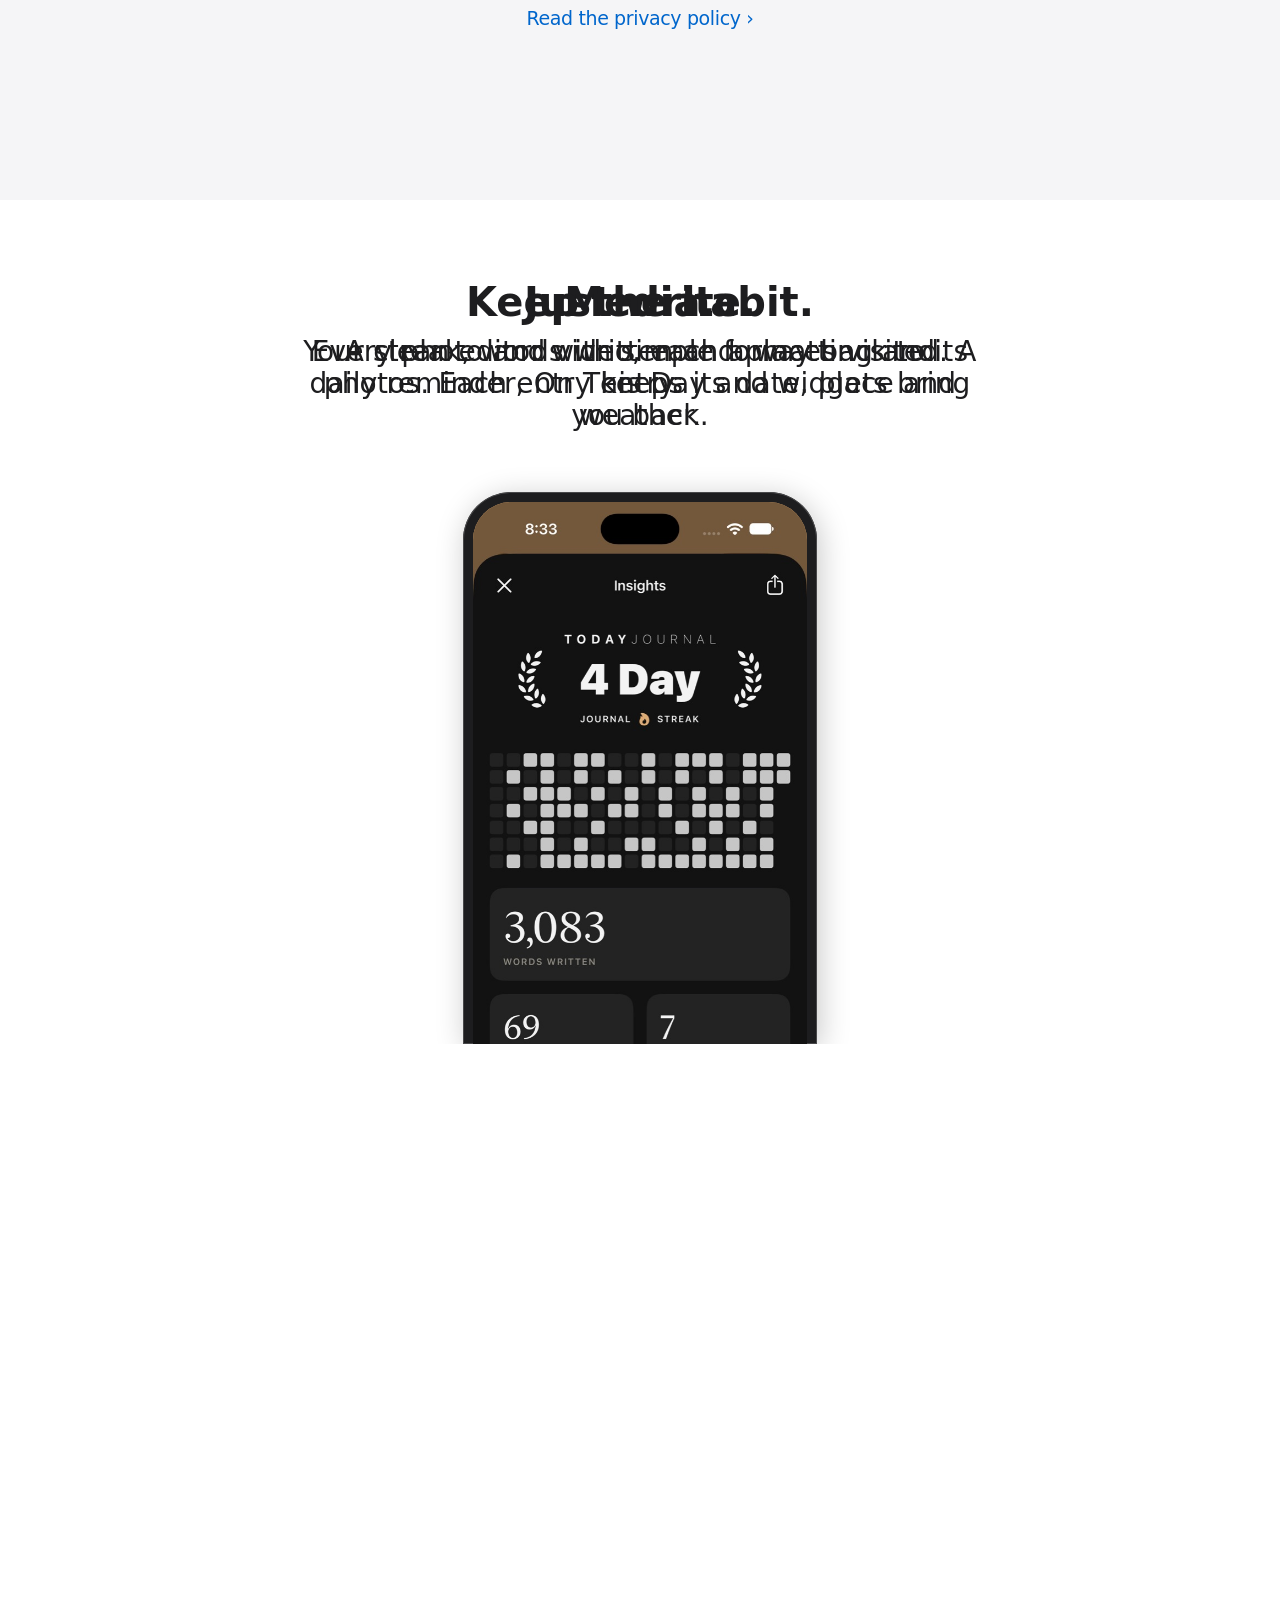
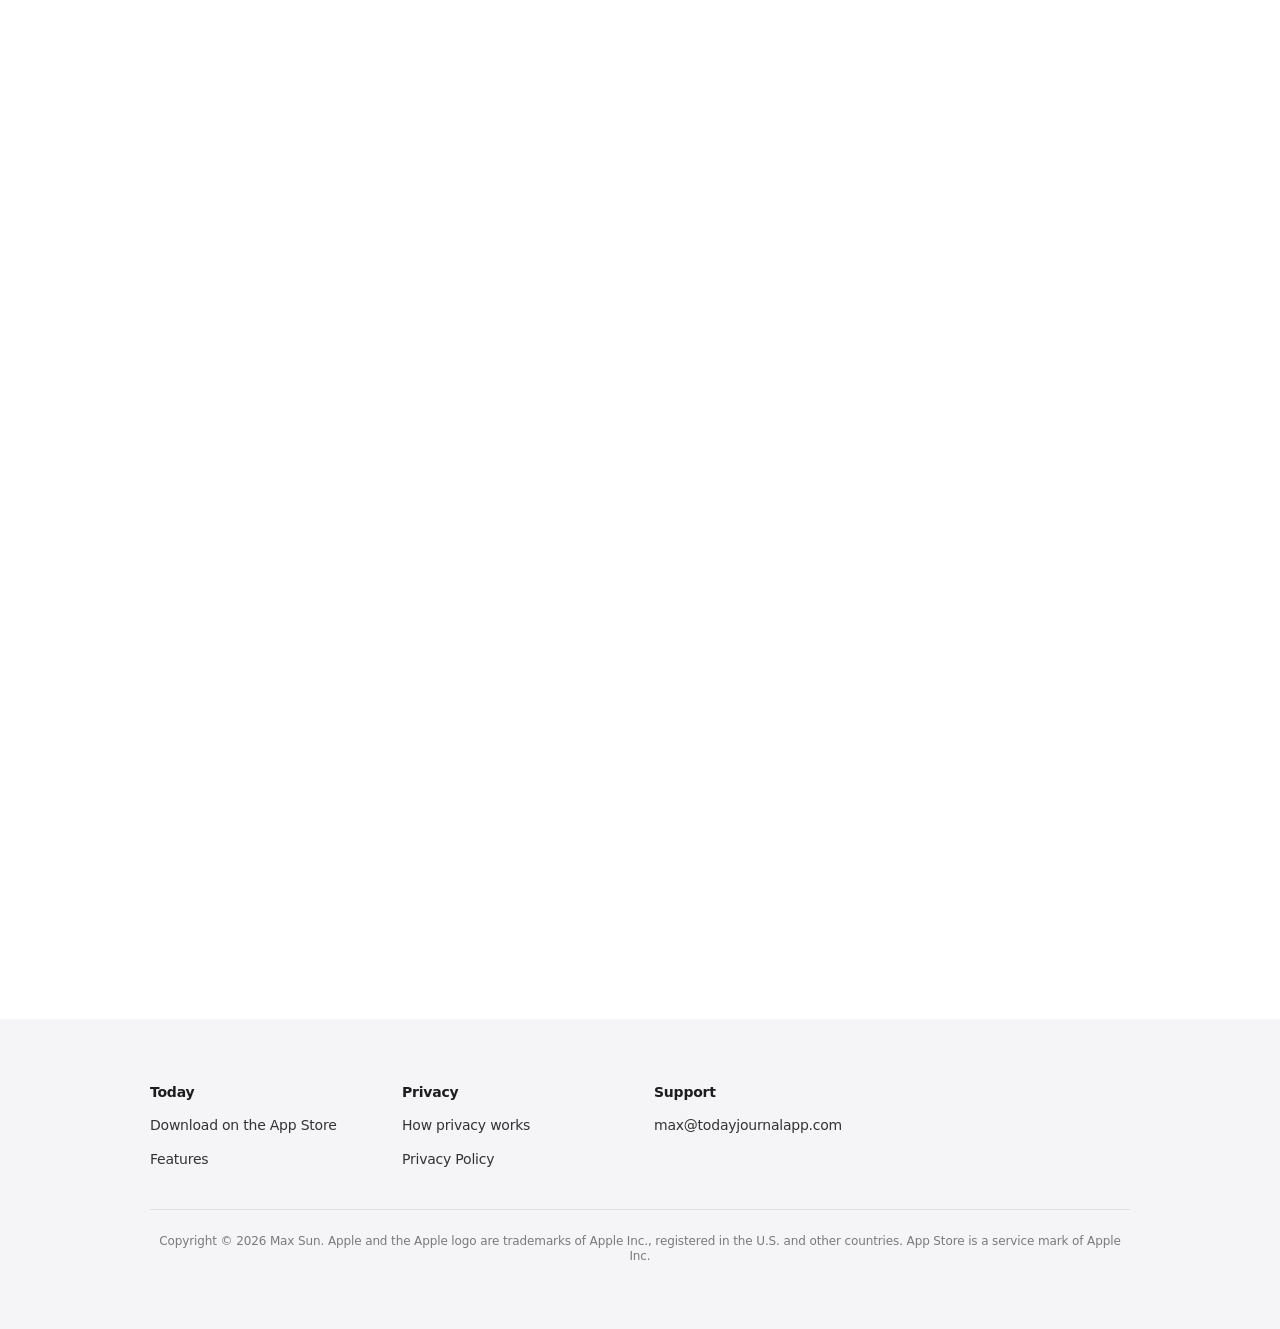
==== commit 7982603f: "Website: "Write anywhere, even offline." Place names, weather and iCloud sync need a connection, so " ====
--- a/website/index.html
+++ b/website/index.html
@@ -46,7 +46,7 @@
     <ul class="facts">
       <li class="card"><svg class="icon" viewBox="0 0 48 48" aria-hidden="true"><circle cx="24" cy="24" r="19"/><circle cx="24" cy="19.5" r="6"/><path d="M12.6 36.6c2.5-4.2 6.6-6.6 11.4-6.6s8.9 2.4 11.4 6.6"/><path class="gap" d="M7 7l34 34"/><path d="M7 7l34 34"/></svg><h3>No account.</h3><p>Download and start writing immediately.</p></li>
       <li class="card"><svg class="icon" viewBox="0 0 48 48" aria-hidden="true"><rect x="7" y="8" width="34" height="13" rx="3.5"/><rect x="7" y="27" width="34" height="13" rx="3.5"/><path d="M13.5 14.5h.01M13.5 33.5h.01"/><path class="gap" d="M7 7l34 34"/><path d="M7 7l34 34"/></svg><h3>No servers.</h3><p>Your journal is never sent to us or anyone else.</p></li>
-      <li class="card"><svg class="icon" viewBox="0 0 48 48" aria-hidden="true"><path d="M3.5 24S11 12 24 12s20.5 12 20.5 12S37 36 24 36 3.5 24 3.5 24z"/><circle cx="24" cy="24" r="6.5"/><path class="gap" d="M7 7l34 34"/><path d="M7 7l34 34"/></svg><h3>No analytics, ads or tracking.</h3><p>Works 100% offline.</p></li>
+      <li class="card"><svg class="icon" viewBox="0 0 48 48" aria-hidden="true"><path d="M3.5 24S11 12 24 12s20.5 12 20.5 12S37 36 24 36 3.5 24 3.5 24z"/><circle cx="24" cy="24" r="6.5"/><path class="gap" d="M7 7l34 34"/><path d="M7 7l34 34"/></svg><h3>No analytics, ads or tracking.</h3><p>Write anywhere, even offline.</p></li>
     </ul>
     <p class="more"><a href="privacy/">Read the privacy policy&nbsp;<span aria-hidden="true">›</span></a></p>
   </section>
--- a/website/site.css
+++ b/website/site.css
@@ -188,9 +188,9 @@
 .story .phone img { grid-area: 1 / 1; opacity: 0; transition: opacity .45s ease; }
 .story .phone img.is-current { opacity: 1; }
 
-/* Yours alone: fills the screen below the navbar, content centered. */
+/* Yours alone: at least a full window tall, content centered. */
 .tile.privacy {
-  min-height: calc(100vh - 56px); min-height: calc(100svh - 56px);
+  min-height: 100vh; min-height: 100svh;
   display: flex; flex-direction: column; justify-content: center; align-items: center;
 }
 
@@ -228,7 +228,7 @@
 .footer ul { list-style: none; margin: 0; padding: 0; }
 .footer li a { color: var(--ink-muted-80); font: 400 14px/2.41 var(--text); letter-spacing: -0.224px; }
 .footer li a:hover { color: var(--ink); }
-.footer .legal { margin-top: var(--lg); color: var(--ink-muted-48); }
+.footer .legal { margin-top: var(--lg); color: var(--ink-muted-48); text-align: center; }
 
 /* ---------- Document pages (privacy policy) ---------- */
 
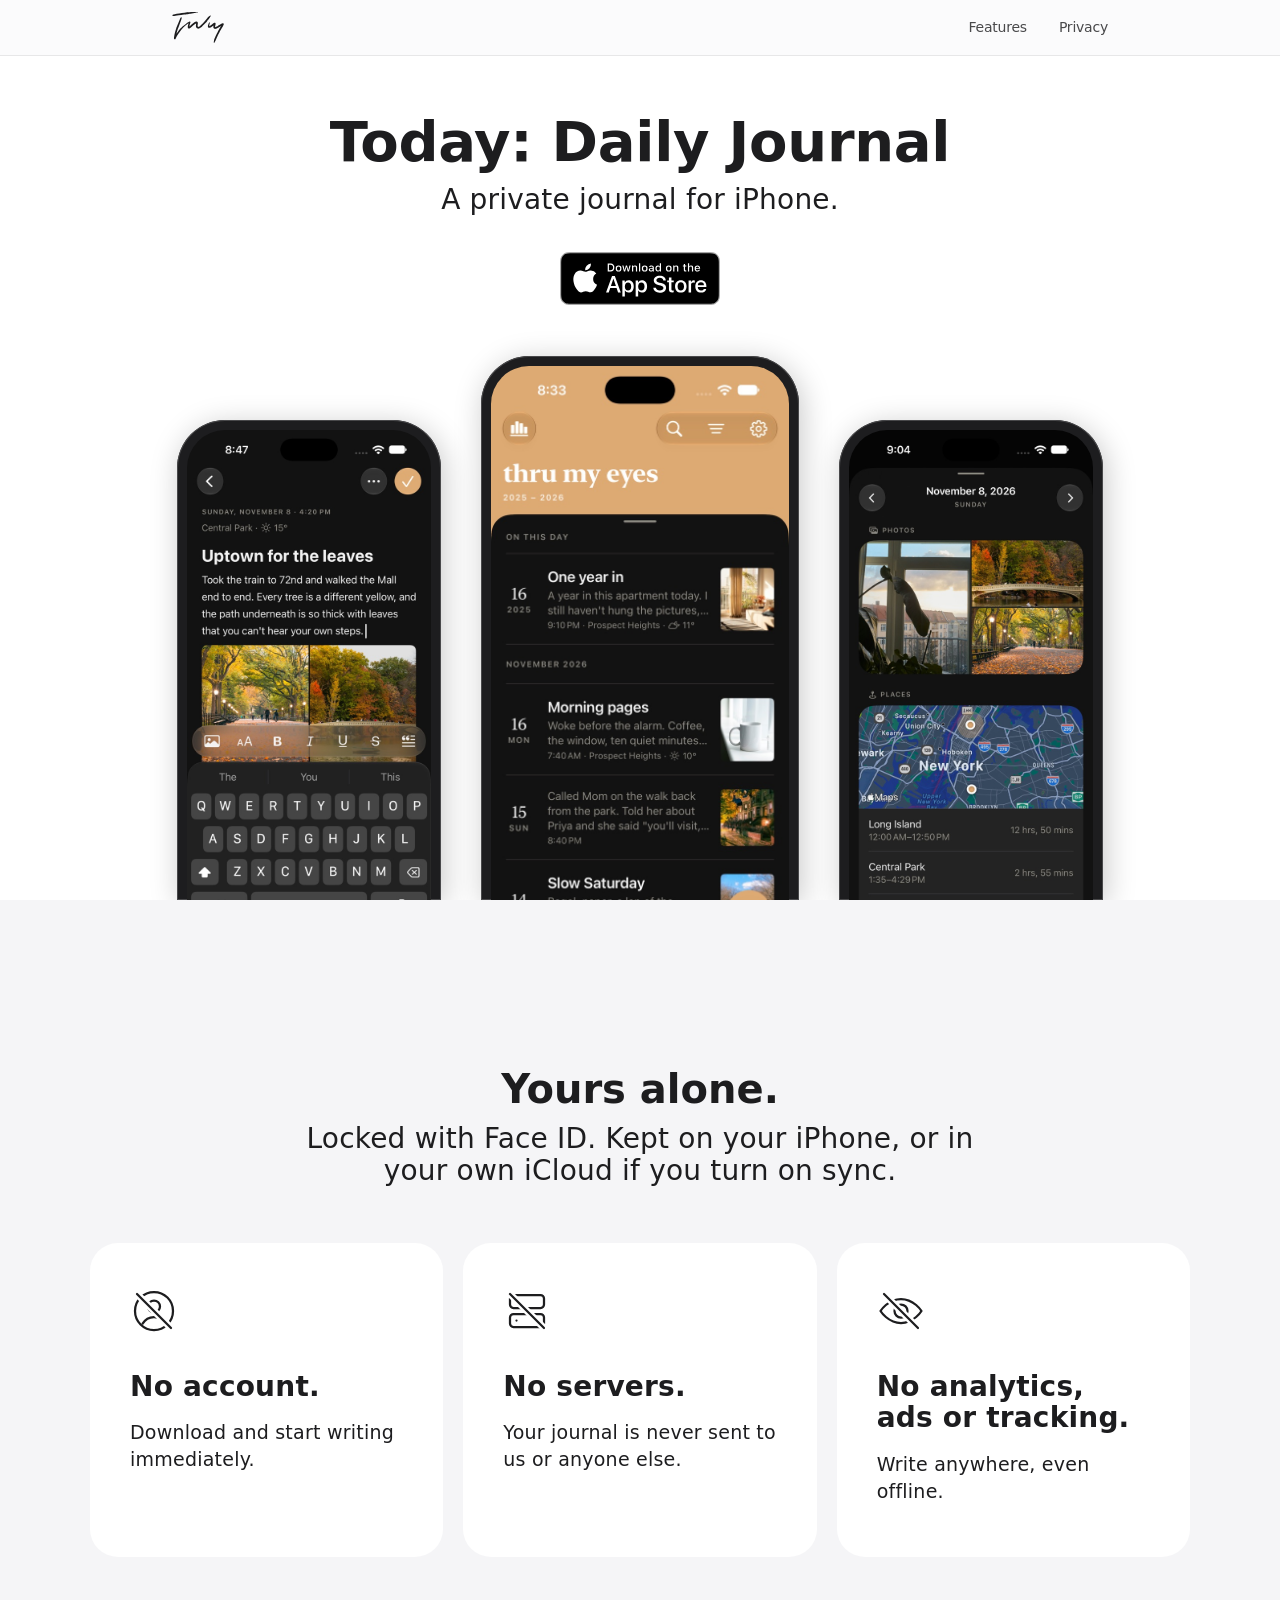
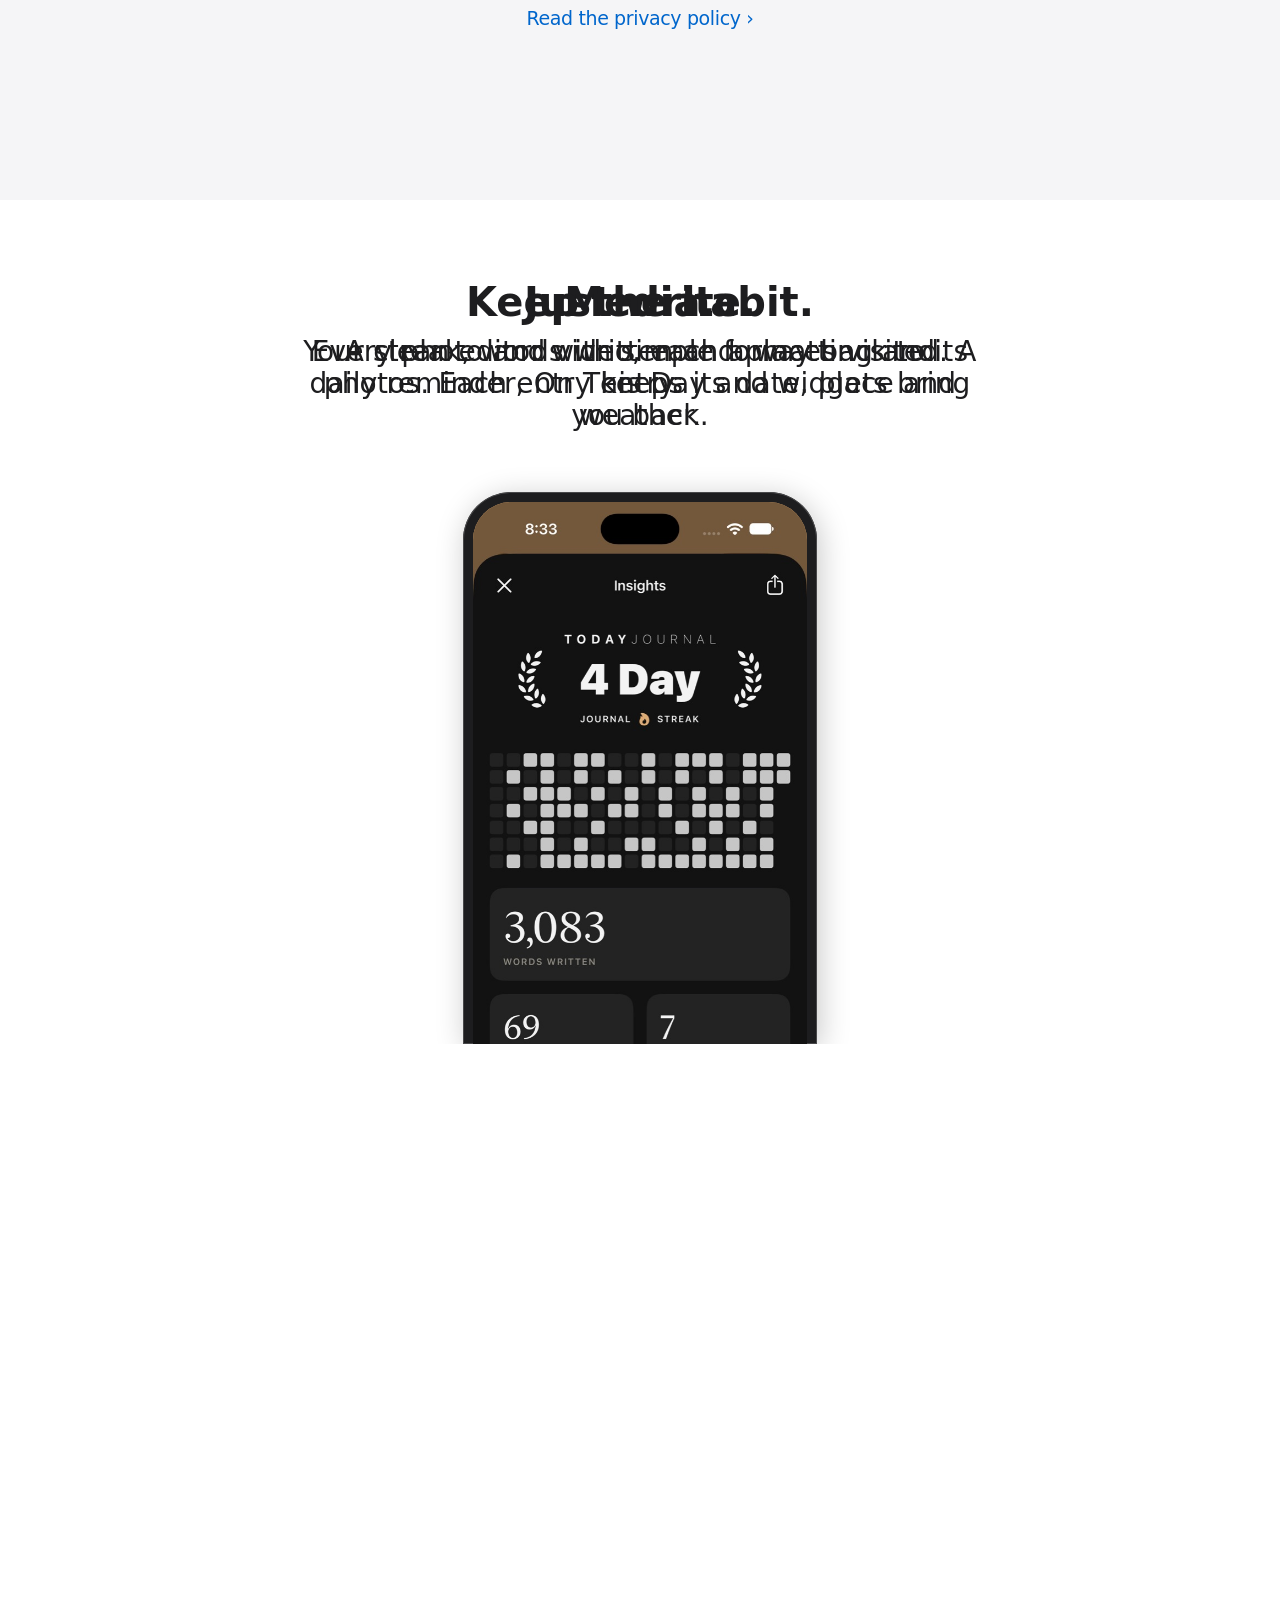
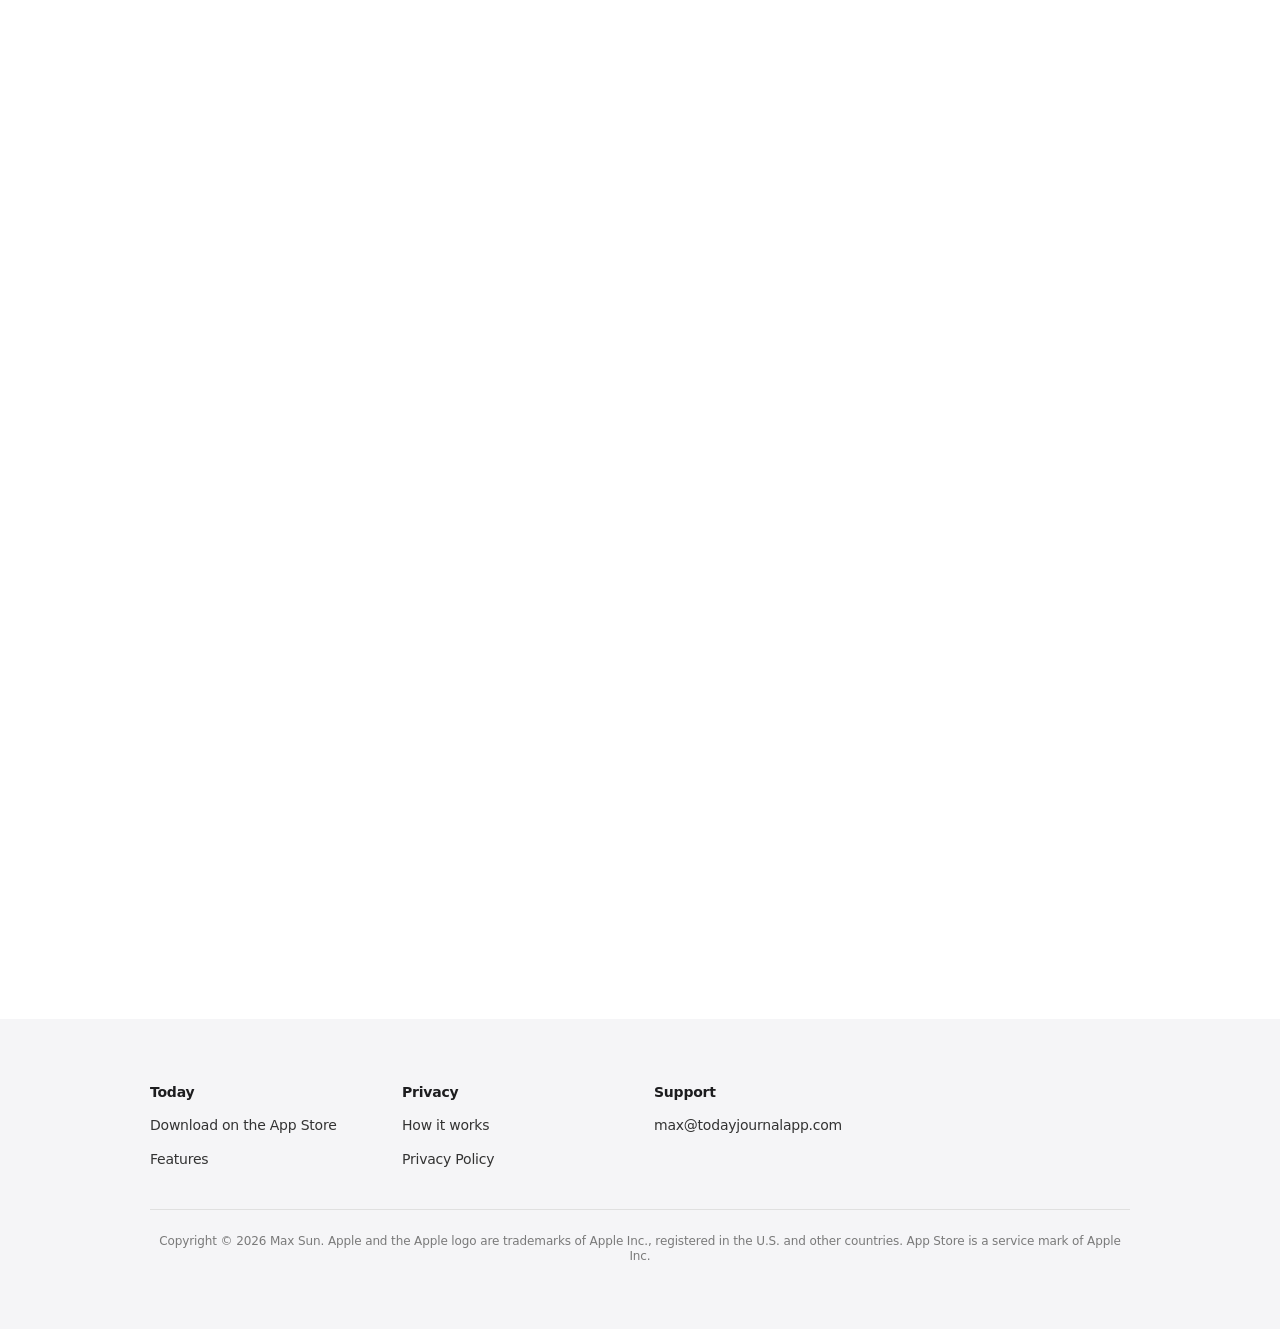
==== commit 0c75544c: "Website: How it works, at /how-it-works The footer link to the privacy section reads How it works, a" ====
--- a/website/index.html
+++ b/website/index.html
@@ -16,7 +16,7 @@
 <header class="top">
   <a class="mark" href="./" aria-label="Today: Daily Journal, home"></a>
   <nav aria-label="Site">
-    <a href="#write">Features</a>
+    <a href="/features">Features</a>
     <a href="privacy/">Privacy</a>
   </nav>
 </header>
@@ -106,13 +106,13 @@
         <h3>Today</h3>
         <ul>
           <li><a href="https://apps.apple.com/us/app/today-daily-journal/id6835741340">Download on the App Store</a></li>
-          <li><a href="#write">Features</a></li>
+          <li><a href="/features">Features</a></li>
         </ul>
       </div>
       <div>
         <h3>Privacy</h3>
         <ul>
-          <li><a href="#privacy">How privacy works</a></li>
+          <li><a href="/how-it-works">How it works</a></li>
           <li><a href="privacy/">Privacy Policy</a></li>
         </ul>
       </div>
@@ -157,5 +157,42 @@
     update();
   })();
 </script>
+<script>
+  // Sections have clean addresses (/features, /how-it-works; see _redirects) instead of #ids.
+  // On this page, links to them scroll there and update the address without reloading.
+  (function () {
+    var sections = { '/features': 'write', '/how-it-works': 'privacy' };
+    var navbar = 56;
+
+    function scrollToPath(path, smooth) {
+      var id = sections[path];
+      var target = id ? document.getElementById(id) : null;
+      var top = target ? target.getBoundingClientRect().top + window.scrollY - navbar : 0;
+      window.scrollTo({ top: top, behavior: smooth ? 'smooth' : 'auto' });
+    }
+
+    document.addEventListener('click', function (event) {
+      var link = event.target.closest('a[href]');
+      if (!link || event.metaKey || event.ctrlKey || event.shiftKey || event.altKey) return;
+      var url = new URL(link.href, location.href);
+      if (url.origin !== location.origin) return;
+      var path = url.pathname.replace(/\/index\.html$/, '/');
+      if (!(path in sections) && path !== '/') return;
+      event.preventDefault();
+      if (location.pathname !== path) history.pushState(null, '', path);
+      var reduce = window.matchMedia('(prefers-reduced-motion: reduce)').matches;
+      scrollToPath(path, !reduce);
+    });
+
+    window.addEventListener('popstate', function () { scrollToPath(location.pathname, false); });
+
+    // Opened at /features or /how-it-works: go to that section.
+    if (location.pathname in sections) {
+      history.scrollRestoration = 'manual';
+      scrollToPath(location.pathname, false);
+      window.addEventListener('load', function () { scrollToPath(location.pathname, false); });
+    }
+  })();
+</script>
 </body>
 </html>
--- a/website/site.css
+++ b/website/site.css
@@ -35,9 +35,7 @@
 }
 
 * { box-sizing: border-box; }
-html { scroll-behavior: smooth; }
 @media (prefers-reduced-motion: reduce) {
-  html { scroll-behavior: auto; }
   .story-copy .step, .story-copy .step.is-current, .story .phone img { transition: none; }
   .story-copy .step { transform: none; }
 }
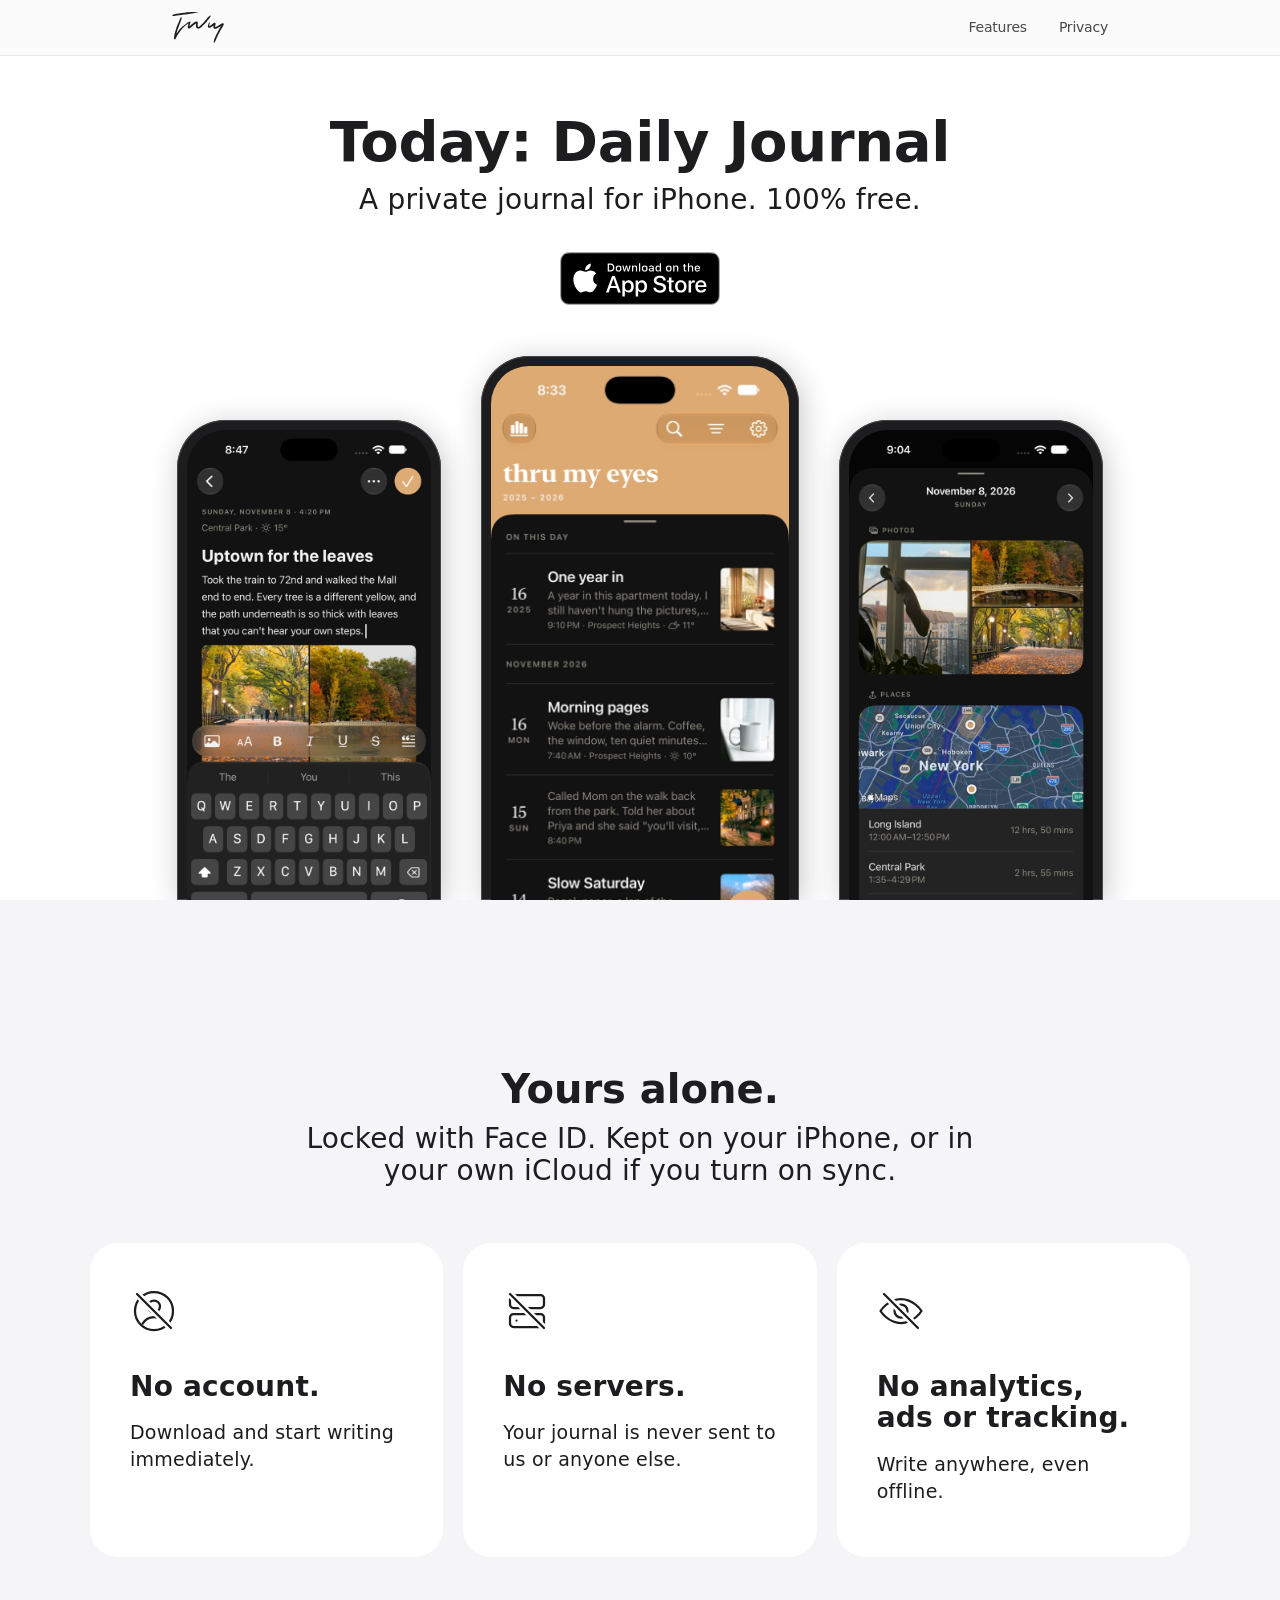
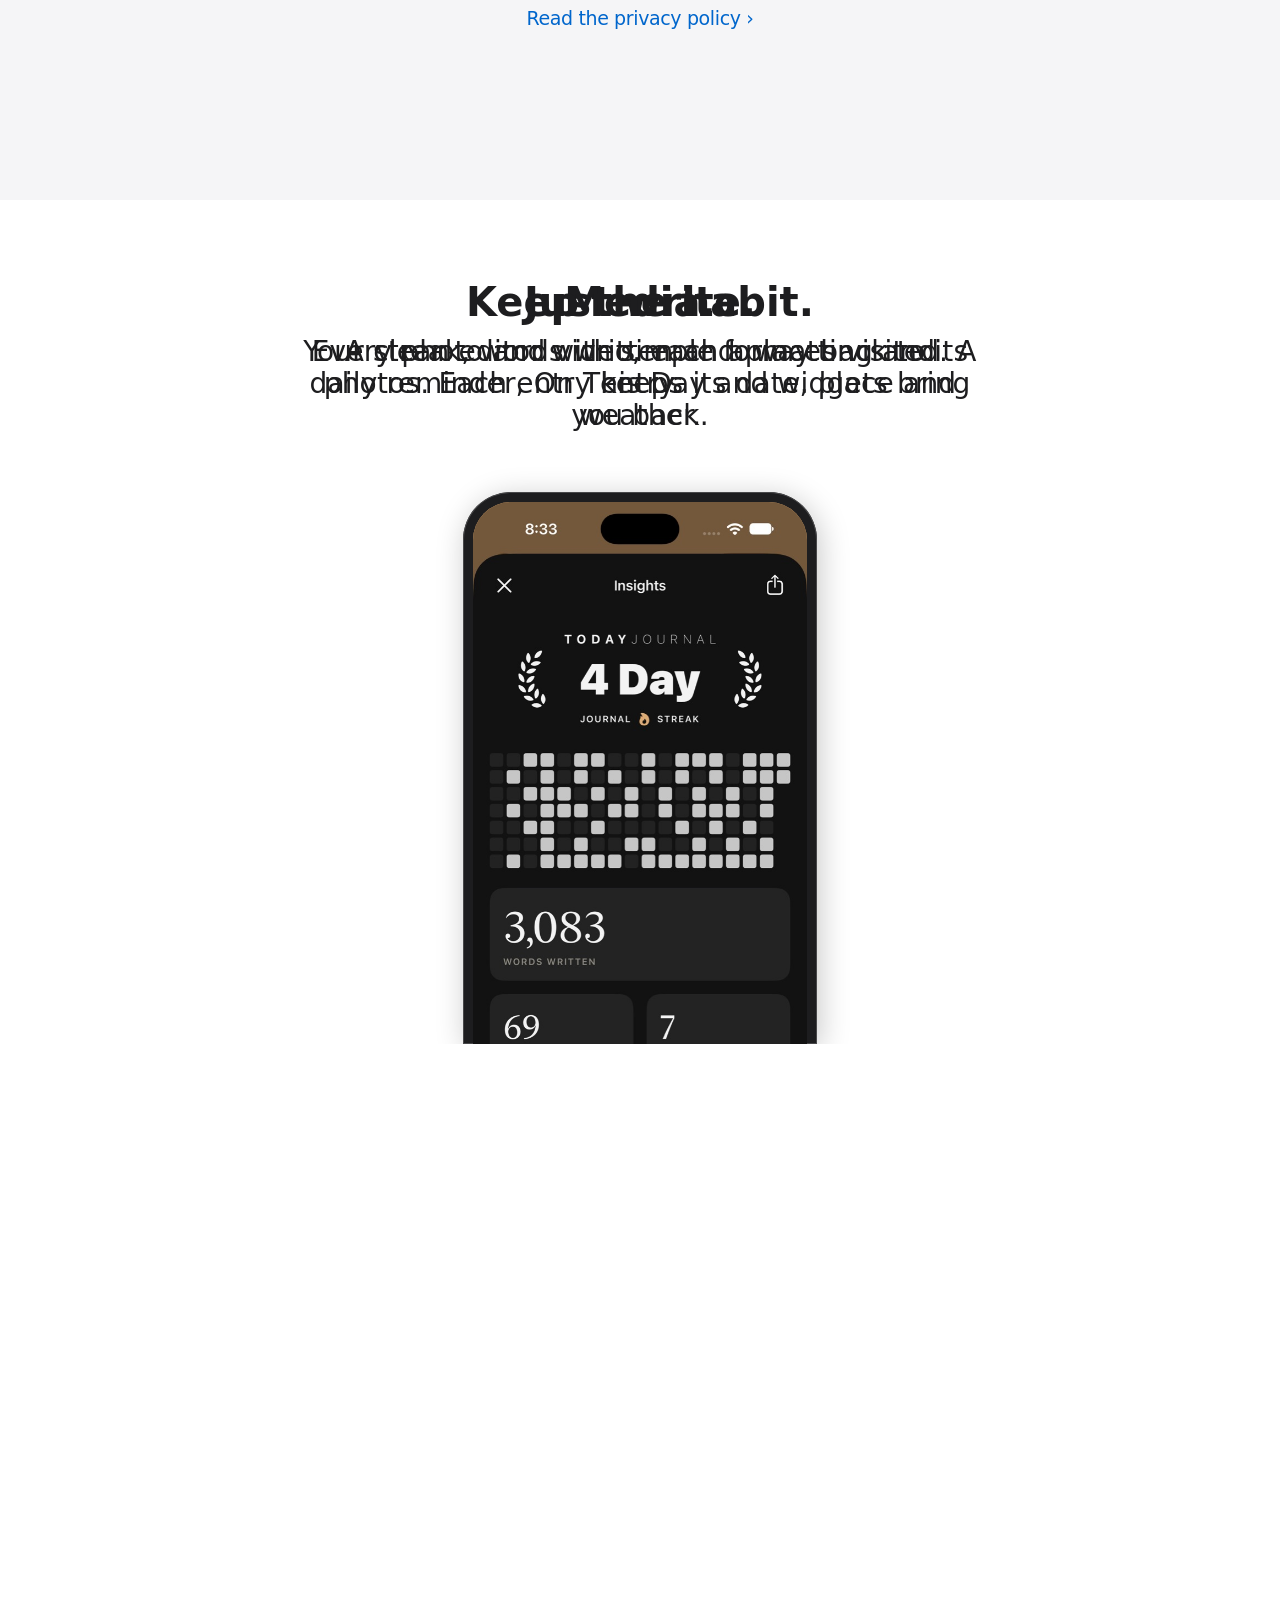
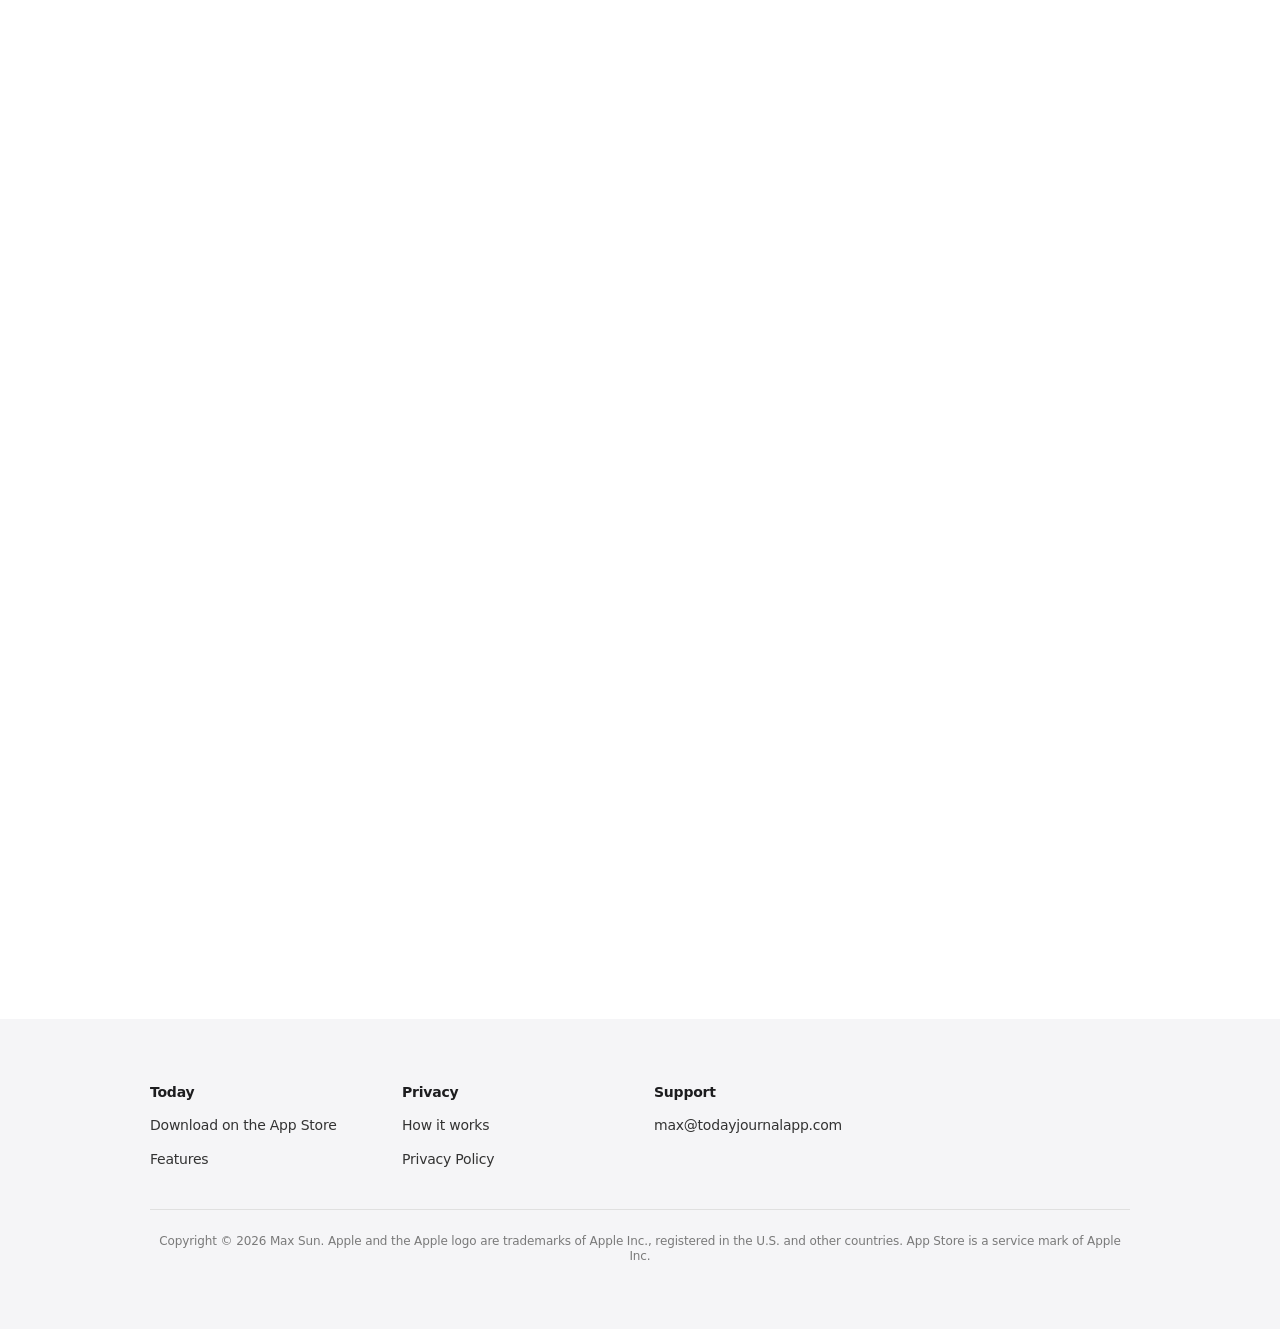
==== commit e0b1cdc6: "Website: "100% free." after the hero's line Co-Authored-By: Claude Opus 5.5 <noreply@anthropic.com>" ====
--- a/website/index.html
+++ b/website/index.html
@@ -26,7 +26,7 @@
   <section class="tile light hero" id="top">
     <div class="copy">
       <h1 class="hero-display">Today: Daily Journal</h1>
-      <p class="lead">A private journal for iPhone.</p>
+      <p class="lead">A private journal for iPhone. 100% free.</p>
       <a class="app-store" href="https://apps.apple.com/us/app/today-daily-journal/id6835741340">
         <img src="images/app-store-badge.svg" alt="Download on the App Store" width="160" height="53">
       </a>
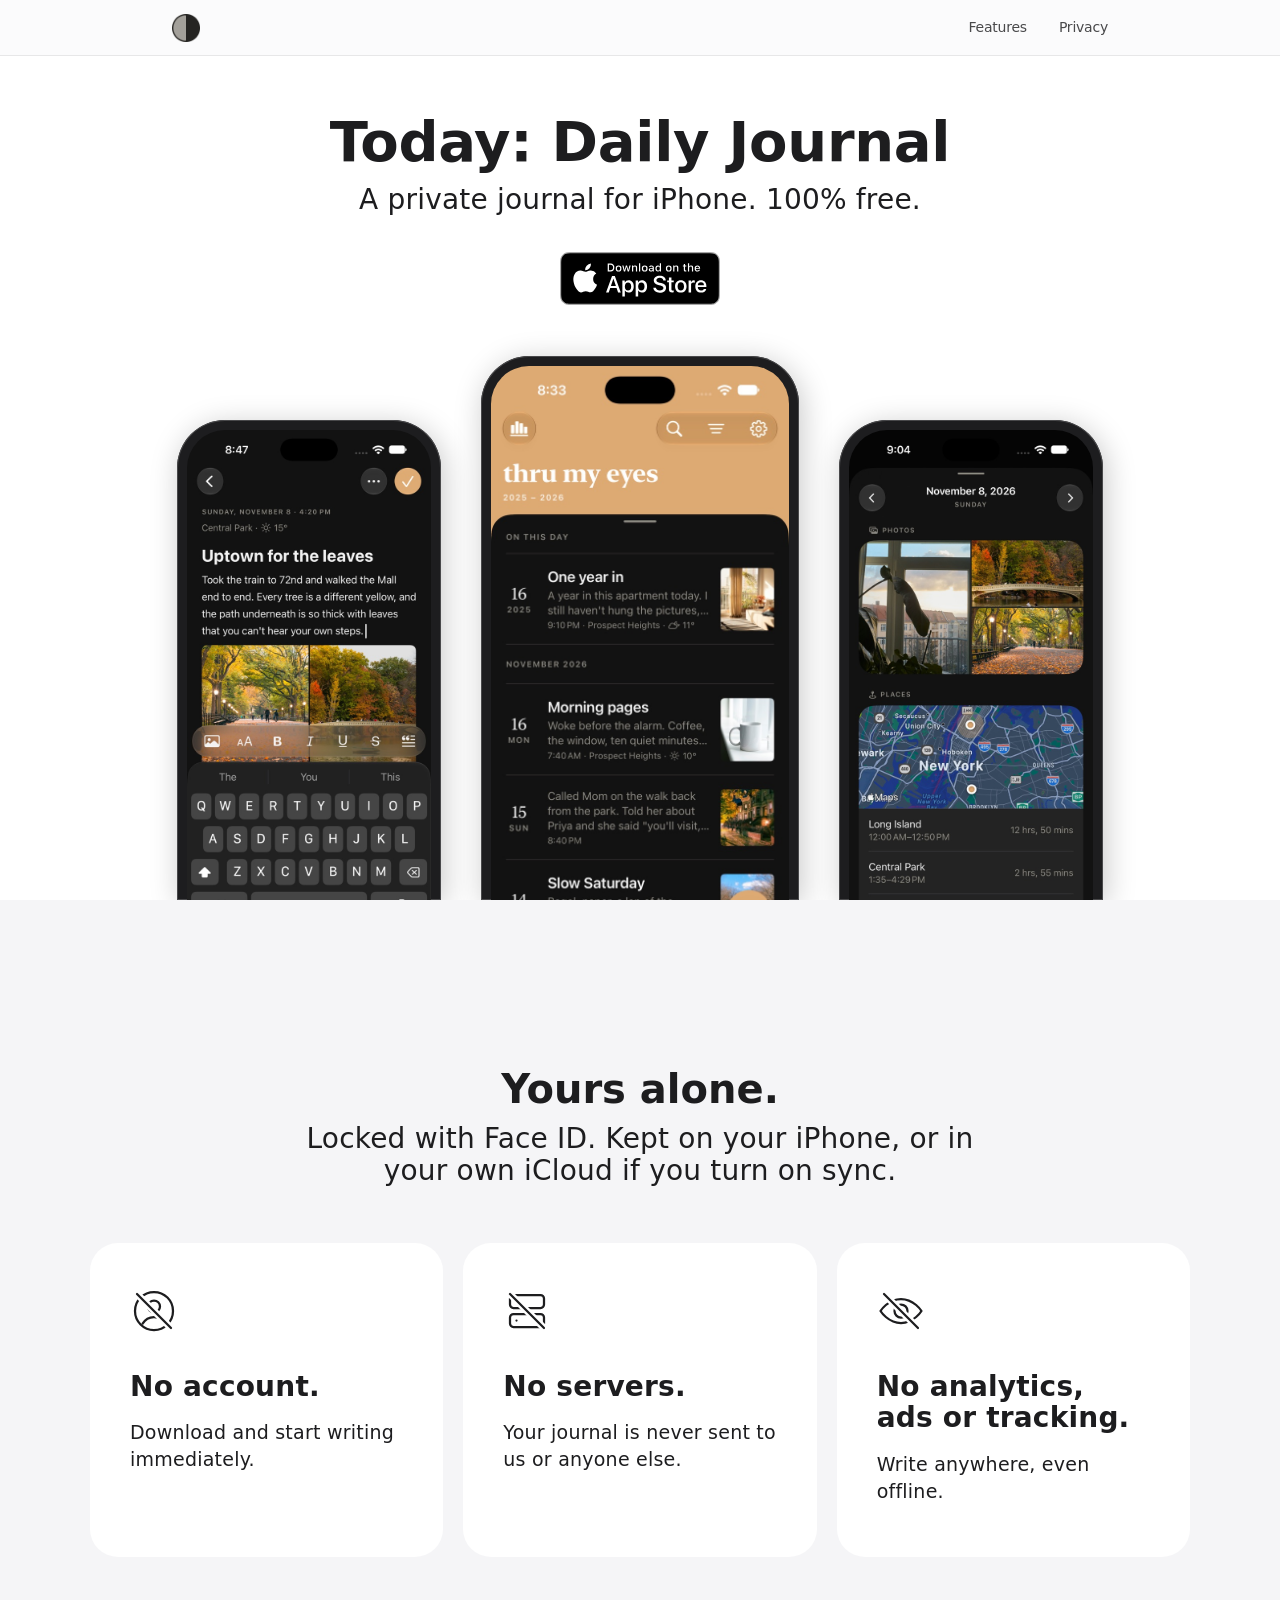
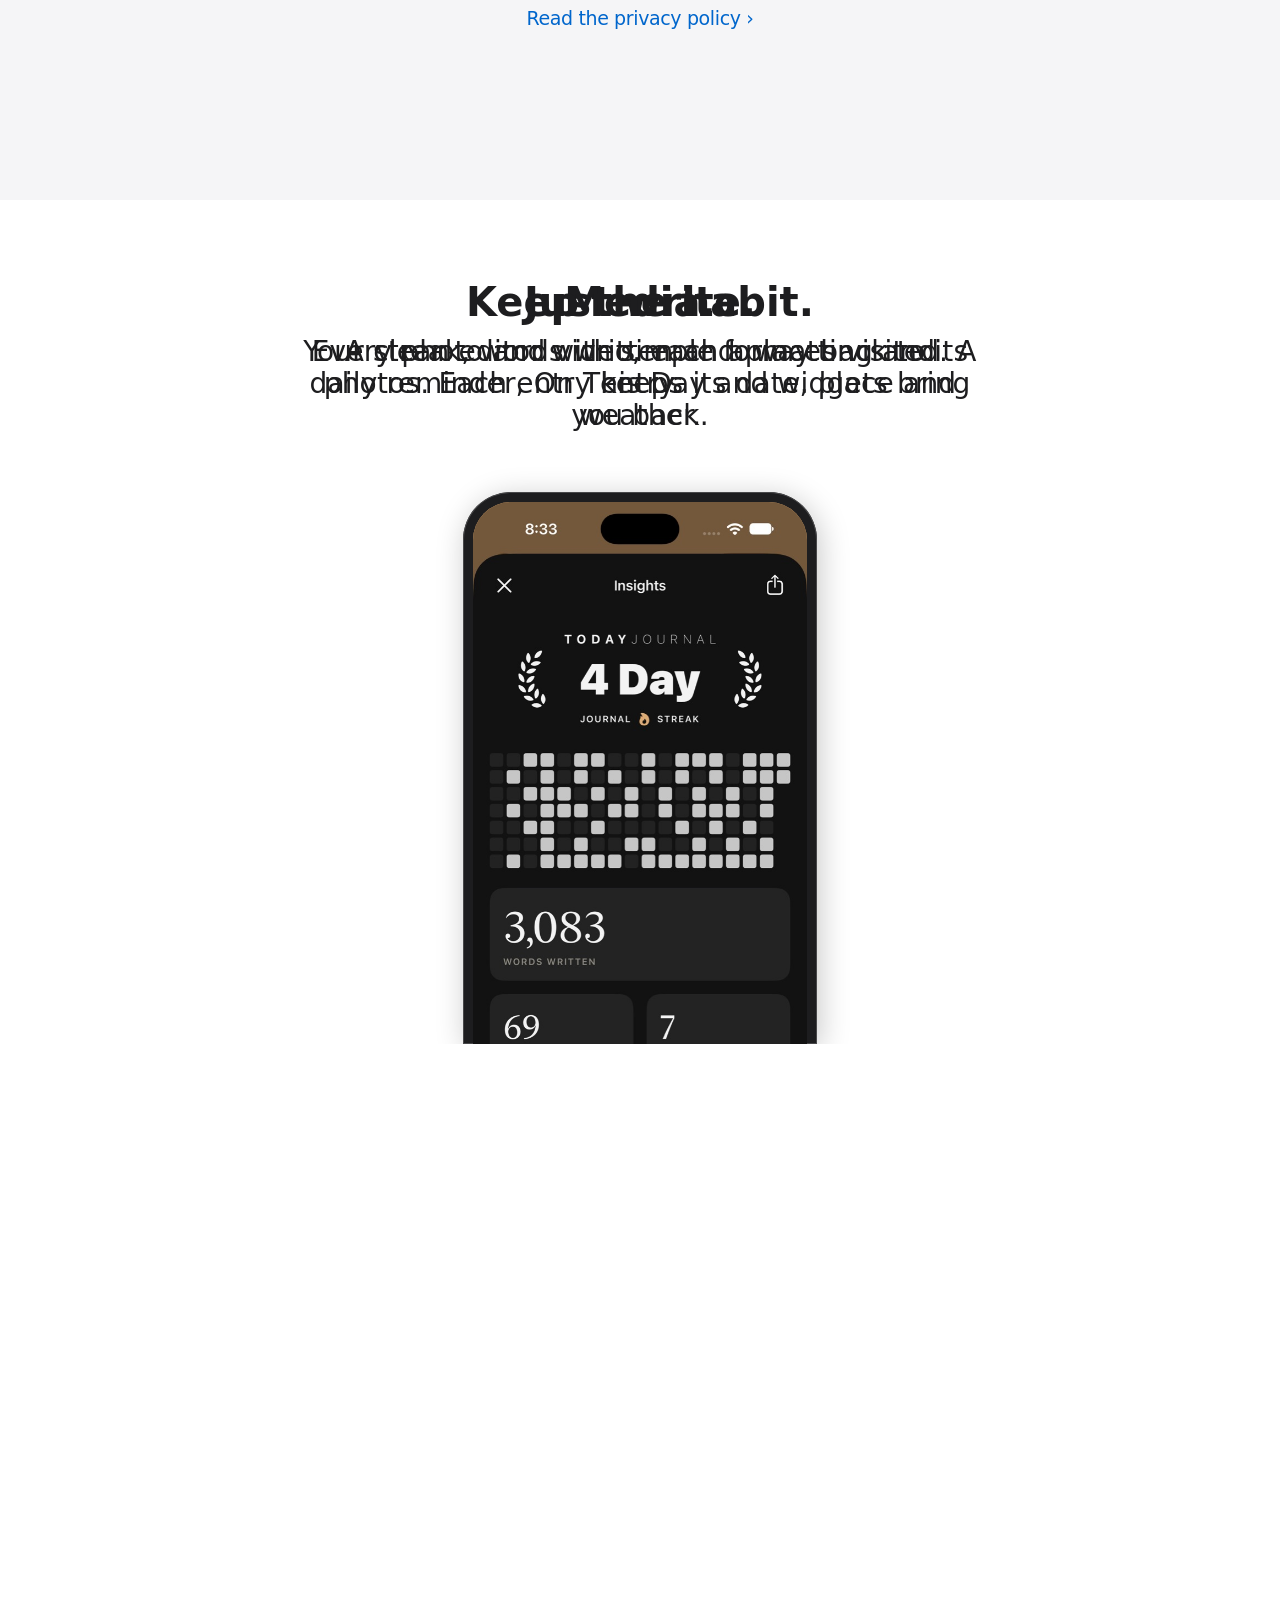
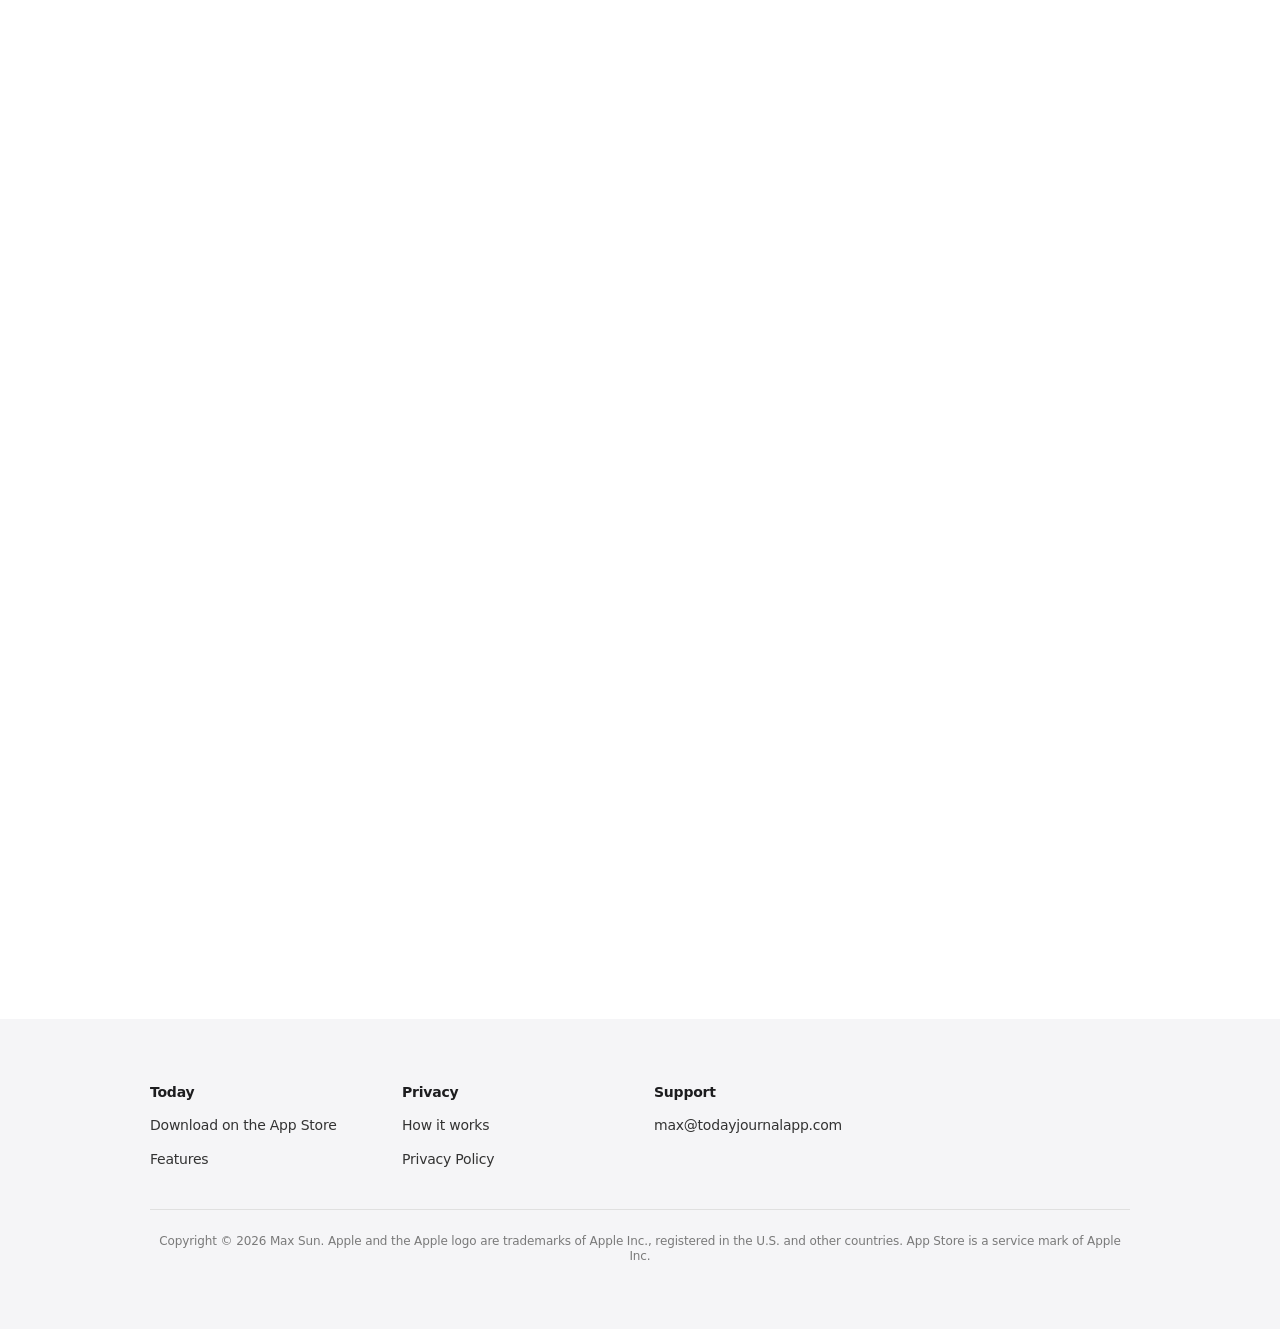
==== commit 49e5b851: "Website: the flat logo in the header and icons PNGs of the two circles, with no glass: the light one" ====
--- a/website/index.html
+++ b/website/index.html
@@ -4,8 +4,8 @@
 <meta charset="utf-8">
 <meta name="viewport" content="width=device-width, initial-scale=1">
 <meta name="theme-color" content="#fafafc">
-<link rel="icon" href="favicon.svg" type="image/svg+xml">
-<link rel="icon" href="favicon.png" type="image/png" sizes="96x96">
+<link rel="icon" href="favicon.png" type="image/png" sizes="96x96" media="(prefers-color-scheme: light)">
+<link rel="icon" href="favicon-dark.png" type="image/png" sizes="96x96" media="(prefers-color-scheme: dark)">
 <link rel="apple-touch-icon" href="apple-touch-icon.png">
 <title>Today: Daily Journal</title>
 <meta name="description" content="A private journal for iPhone. Write your day; Today keeps the place, the weather and the photos with it.">
--- a/website/site.css
+++ b/website/site.css
@@ -80,9 +80,8 @@
 }
 .top nav { display: flex; gap: 32px; }
 .top .mark {
-  display: block; width: 52px; height: 32px; background: var(--ink);
-  -webkit-mask: url(images/mark.svg) left center / contain no-repeat;
-          mask: url(images/mark.svg) left center / contain no-repeat;
+  display: block; width: 28px; height: 28px;
+  background: url(images/logo-light.png) center / contain no-repeat;
 }
 .top nav a { color: var(--ink); opacity: .8; font: 400 14px/1.29 var(--text); letter-spacing: -0.224px; }
 .top nav a:hover { opacity: 1; text-decoration: none; }
